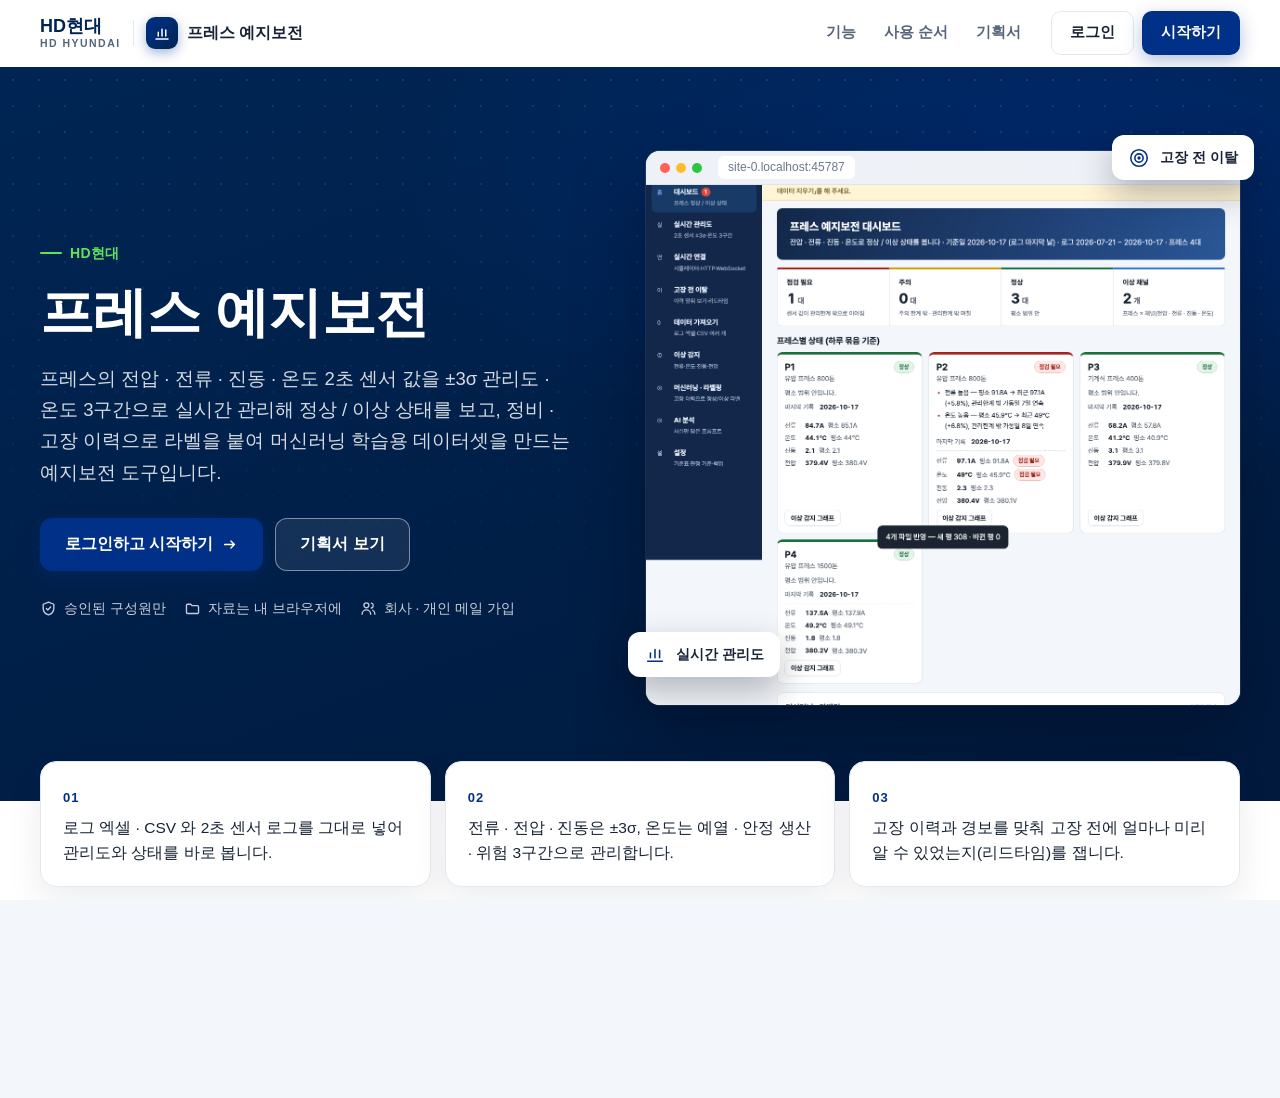
==== index.html @ 396b0ee4 "도구 화면 틀 · 사용 방법 · 내 정보 · 관리 페이지 · 판 2026-11-10.7 Co-Authored-By: Claude Opus 5.5 <noreply@anthropic." ====
<!doctype html>
<html lang="ko">
<head>
  <meta charset="utf-8">
  <meta name="viewport" content="width=device-width, initial-scale=1">
  <title>프레스 예지보전 — v2.1</title>
  <meta name="description" content="프레스의 전압·전류·진동·온도 2초 센서 로그로 실시간 ±3σ 관리도·온도 3구간 관리선, 설비 실시간 연결(시뮬레이터·HTTP·WebSocket), 고장 전 이탈 리드타임, 통계 기준 이상 감지, 정비·고장 이력으로 정상/이상 라벨링과 학습용 데이터셋을 만드는 브라우저 도구">
  <meta name="robots" content="noindex">
  <!-- 모든 css·js 에 판 질의(?v=)를 붙여, 배포 뒤 옛 파일과 새 파일이 섞여 돌지 않게 합니다(판을 올릴 때 한꺼번에 바꿈) -->
  <link rel="stylesheet" href="css/style.css?v=2026-11-10.7">
  <!-- auth-kit: 로그인 전에는 도구 화면을 감춘다(js/auth.js 가 판정 뒤 푼다) -->
  <script>document.documentElement.classList.add('auth-lock')</script>
  <link rel="stylesheet" href="css/auth.css?v=2026-11-10.7">
  <!-- /auth-kit -->
  <link rel="stylesheet" href="css/theme-hd.css?v=2026-11-10.7">
  <!-- fresh-guard v3 (2026-10-21) — 배포 직후에도 강력 새로고침 없이 새 화면을 보이게 한다.
       GitHub Pages 는 HTML 을 max-age=600 으로 준다. 브라우저도, GitHub 앞단 캐시(Fastly)도 그동안 옛 HTML 을 줄 수 있다
       (Cloudflare 는 HTML 을 캐시하지 않는다 — cf-cache-status: DYNAMIC 실측).
       여기서 하는 일: 지금 화면의 Last-Modified(document.lastModified)와 서버의 최신 값(HEAD)을 비교해,
       서버 쪽이 새로우면 「?_fg=<판>」을 붙인 주소로 한 번 옮겨 간다. 질의가 붙은 주소는 브라우저 캐시에도 Fastly 캐시에도
       없어 반드시 새 판이 온다(실측 x-cache: MISS). 붙은 _fg 는 새 화면이 뜨자마자 주소창에서 지운다. 같은 판으로 두 번 돌지 않는다.
       v2: 열 때만이 아니라 앱 안 메뉴 이동(pushState·hashchange·popstate) 때도 15초에 한 번까지 다시 잰다(열어 둔 탭).
       v3: location.reload() 대신 질의 붙은 주소로 — reload 가 Fastly 에 남은 옛 판을 다시 받아 멈추던 것(10-21 build-data 강의안).
       탭 전환·포커스로는 옮기지 않는다(입력 유실). ETag 는 Cloudflare 가 지워서 쓸 수 없다. 원본: dreamit-1000/scripts/fresh-guard/guard.html -->
  <script>(function(){try{var L=location,P='_fg',h=window.history,q=L.search;if(/[?&]_fg=/.test(q)&&h&&h.replaceState){q=q.replace(/([?&])_fg=[^&]*&?/,'$1').replace(/[?&]$/,'');h.replaceState(h.state,'',L.pathname+q+L.hash);}var d=Date.parse(document.lastModified),u=L.pathname+L.search,k='__fresh_guard',t=0;if(!d||!window.fetch||!window.sessionStorage)return;var g=function(s,v){return s+(s.indexOf('?')<0?'?':'&')+P+'='+v;};var c=function(){var n=Date.now();if(n-t<15000)return;t=n;fetch(g(u,n),{method:'HEAD',cache:'no-store'}).then(function(r){var lm=r.headers.get('last-modified'),f=lm&&Date.parse(lm);if(!f||f<=d+1000)return;if(sessionStorage.getItem(k)===lm)return;sessionStorage.setItem(k,lm);L.replace(g(L.pathname+L.search,f)+L.hash);})['catch'](function(){});};c();var p=h&&h.pushState;if(p)h.pushState=function(){var x=p.apply(this,arguments);c();return x;};addEventListener('hashchange',c);addEventListener('popstate',c);}catch(e){}})();</script>
</head>
<body>
  <a class="skip" href="#main">본문으로 건너뛰기</a>
  <div class="shell">
    <aside class="side" aria-label="주 메뉴">
      <a class="brand" href="#/dash">
        <span class="brand-mark" aria-hidden="true">PdM</span>
        <span class="brand-text">
          <span class="brand-name">프레스 예지보전</span>
          <span class="brand-sub">data10-01 · v2.1</span>
        </span>
      </a>
      <nav class="nav" id="nav"></nav>
    </aside>

    <div class="body">
      <header class="topbar">
        <a class="scope-chip" id="dataChip" href="#/import"></a>
        <span class="topbar-note" id="storeNote"></span>
      </header>
      <div id="sampleBanner" class="sample-banner" hidden></div>
      <main id="main" class="main" tabindex="-1"></main>
      <footer class="site-footer">
        파일과 데이터는 이 브라우저 안에서만 읽고 저장합니다(서버로 보내지 않음) · 실시간 연결은 넣은 주소로 받기 요청만 보냄 · 협력사 공유는 2단계 · AI 자동 보내기는 설정한 경우에만
      </footer>
    </div>
  </div>

  <div id="toast" class="toast" role="status" aria-live="polite" hidden></div>

  <!-- 로컬 파일(file://)로 열어도 돌도록 module 이 아닌 일반 스크립트로 불러옵니다 -->
  <script src="vendor/xlsx.full.min.js?v=2026-11-10.7"></script>
  <script src="js/logic.js?v=2026-11-10.7"></script>
  <script src="js/spc.js?v=2026-11-10.7"></script>
  <script src="js/pdm.js?v=2026-11-10.7"></script>
  <script src="js/sample-data.js?v=2026-11-10.7"></script>
  <script src="js/virtual-data.js?v=2026-11-10.7"></script>
  <script src="js/label.js?v=2026-11-10.7"></script>
  <script src="js/live.js?v=2026-11-10.7"></script>
  <script src="js/store.js?v=2026-11-10.7"></script>
  <script src="js/rawstore.js?v=2026-11-10.7"></script>
  <script src="js/charts.js?v=2026-11-10.7"></script>
  <script src="js/ai-endpoint.js?v=2026-11-10.7"></script>
  <script src="js/ai-panel.js?v=2026-11-10.7"></script>
  <script src="js/app.js?v=2026-11-10.7"></script>
  <!-- auth-kit: 로그인 · 사용 신청 · 승인(정본 data10-00/kit/auth) -->
  <script src="vendor/supabase.js?v=2026-11-10.7"></script>
  <script src="js/auth-config.js?v=2026-11-10.7"></script>
  <script src="js/auth.js?v=2026-11-10.7"></script>
  <!-- /auth-kit -->
</body>
</html>
---- css/style.css ----
/* 프레스·금형 예지보전 — 1단계 화면 스타일
   뼈대(짙은 남색 사이드바 + 밝은 본문)는 data09-25 에서, 대시보드(머리 띠·지표 4칸)는 data09-17 에서 가져왔습니다.
   360px 까지 반응형, 좁은 화면에서는 사이드바가 위쪽 메뉴로 바뀝니다. 그래프 색은 --series-* 변수. */
:root {
  --container-pad: 16px;
  --bg: #f3f6fa;
  --surface: #ffffff;
  --text: #16202c;
  --muted: #56616f;
  --line: #d6dde6;
  --primary: #2f73d9;
  --primary-dark: #215cb4;
  --primary-soft: #e8f0fc;
  --on-primary: #ffffff;
  --side: #13274b;
  --side-2: #183a66;
  --on-side: #e7eef8;
  --on-side-muted: #9fb2cc;
  --danger: #b3261e;
  --warn-bg: #fff4d6;
  --ok: #1b6e3a;
  --fact: #1b6e3a;
  --obs: #8a4b00;
  --radius: 10px;
  --series-1: #2a78d6;    /* 전류 · 첫 번째 종류 */
  --series-2: #d9601f;    /* 온도 */
  --series-3: #178a62;    /* 진동 */
  --series-4: #7a55c7;    /* 전압 */
  --series-5: #9aa7b8;
  --lv-ok: #1b6e3a;  --lv-ok-bg: #e5f4ea;
  --lv-warn: #7a5200; --lv-warn-bg: #fff1cc; --lv-warn-line: #d39b00;
  --lv-bad: #a3221b;  --lv-bad-bg: #fde8e6;
  --lv-none: #56616f; --lv-none-bg: #eef1f5;
  --caution-bg: #fff4d6;
  --caution: #6b4d00;
}
@media (min-width: 640px) { :root { --container-pad: 24px; } }
@media (min-width: 1024px) { :root { --container-pad: 32px; } }

*, *::before, *::after { box-sizing: border-box; }
html { -webkit-text-size-adjust: 100%; }
body {
  margin: 0;
  background: var(--bg);
  color: var(--text);
  font-family: "Pretendard", "Apple SD Gothic Neo", "Malgun Gothic", "Noto Sans KR", system-ui, sans-serif;
  font-size: 16px;
  line-height: 1.6;
  word-break: keep-all;
  overflow-wrap: break-word;
}
button, input, select, textarea { font: inherit; color: inherit; }
input[type="file"] { max-width: 100%; }
img { max-width: 100%; display: block; }
h1, h2, h3 { line-height: 1.3; margin: 0 0 .5em; }
h1 { font-size: 1.6rem; }
h2 { font-size: 1.2rem; }
h3 { font-size: 1.05rem; }
p { margin: 0 0 .75em; }
a { color: var(--primary); }
.sr { position: absolute; width: 1px; height: 1px; overflow: hidden; clip: rect(0 0 0 0); white-space: nowrap; }
.skip { position: absolute; left: -999px; }
.skip:focus { left: 8px; top: 8px; background: #fff; padding: 8px; z-index: 50; }
[hidden] { display: none !important; }

/* ── 뼈대: 사이드바 + 본문 ─────────────────── */
.shell { display: grid; grid-template-columns: 250px minmax(0, 1fr); min-height: 100vh; }
.side { background: var(--side); color: var(--on-side); padding: 20px 12px; position: sticky; top: 0; height: 100vh; overflow-y: auto; }
.brand { display: flex; align-items: center; gap: 10px; text-decoration: none; color: var(--on-side); padding: 0 8px 18px; }
.brand-mark { font-weight: 800; font-size: 1.4rem; letter-spacing: .02em; }
.brand-text { display: flex; flex-direction: column; min-width: 0; }
.brand-name { font-weight: 800; font-size: 1.05rem; }
.brand-sub { font-size: .78rem; color: var(--on-side-muted); }
.nav { display: flex; flex-direction: column; gap: 4px; }
.nav a {
  display: grid; grid-template-columns: 28px minmax(0, 1fr); gap: 2px 8px; align-items: baseline;
  padding: 10px 12px; border-radius: var(--radius); color: var(--on-side); text-decoration: none;
}
.nav a .no { font-size: .78rem; color: var(--on-side-muted); }
.nav a .t { font-weight: 700; font-size: .95rem; }
.nav a .s { grid-column: 2; font-size: .78rem; color: var(--on-side-muted); }
.nav a:hover { background: rgba(255, 255, 255, .06); }
.nav a[aria-current="page"] { background: var(--side-2); }
.nav a[aria-current="page"] .no { color: #7fb0ff; }

.body { min-width: 0; display: flex; flex-direction: column; }
.topbar {
  display: flex; flex-wrap: wrap; align-items: center; gap: 8px 16px;
  padding: 12px var(--container-pad); background: var(--surface); border-bottom: 1px solid var(--line);
  position: sticky; top: 0; z-index: 10;
}
.scope-chip {
  display: inline-flex; flex-wrap: wrap; gap: 2px 8px; align-items: center; min-width: 0; max-width: 100%;
  padding: 6px 14px; border-radius: 16px; background: var(--primary-soft); border: 1px solid #c3d6f3;
  color: #17427e; font-weight: 700; font-size: .9rem; text-decoration: none;
}
.scope-chip .dim { font-weight: 500; color: var(--muted); }
.topbar-note { margin-left: auto; font-size: .85rem; color: var(--muted); }
.sample-banner { background: var(--warn-bg); border-bottom: 1px solid #e8cf85; color: #5a4400; font-size: .92rem; padding: 8px var(--container-pad); }
.main { padding: 24px var(--container-pad) 48px; width: 100%; max-width: calc(1280px + 2 * var(--container-pad)); }
.main:focus { outline: none; }
.site-footer { margin-top: auto; border-top: 1px solid var(--line); background: var(--surface); color: var(--muted); font-size: .85rem; padding: 14px var(--container-pad); }

@media (max-width: 1023px) {
  .shell { grid-template-columns: minmax(0, 1fr); }
  .side { position: static; height: auto; padding: 12px var(--container-pad); }
  .brand { padding: 0 0 10px; }
  .nav { flex-direction: row; flex-wrap: wrap; gap: 4px; }
  .nav a { display: inline-flex; gap: 6px; padding: 6px 10px; }
  .nav a .s { display: none; }
  .topbar { position: static; }
}

/* ── 공통 부품 ─────────────────────────── */
.stage { font-size: .8rem; font-weight: 800; color: var(--primary); letter-spacing: .04em; margin-bottom: 4px; }
.page-head { display: flex; flex-wrap: wrap; align-items: flex-end; gap: 8px 16px; margin-bottom: 18px; }
.page-head .titles { margin-right: auto; min-width: 0; }
.page-head h1 { margin: 0; }
.page-head .lead { color: var(--muted); margin: 4px 0 0; }
.card { background: var(--surface); border: 1px solid var(--line); border-radius: 14px; padding: 20px; margin-bottom: 20px; min-width: 0; }
.card > h2 { font-size: 1.05rem; }
.note { color: var(--muted); font-size: .9rem; }
.grid-2 { display: grid; grid-template-columns: repeat(2, minmax(0, 1fr)); gap: 20px; }
@media (max-width: 900px) { .grid-2 { grid-template-columns: minmax(0, 1fr); } }

.btn {
  display: inline-flex; align-items: center; justify-content: center; gap: 8px;
  min-height: 44px; padding: 8px 16px; border-radius: var(--radius);
  border: 1px solid var(--line); background: var(--surface); cursor: pointer; font-weight: 700; text-decoration: none; color: var(--text);
}
.btn:hover { border-color: var(--primary); }
.btn:disabled { opacity: .5; cursor: not-allowed; }
.btn-primary { background: var(--primary); color: var(--on-primary); border-color: var(--primary); }
.btn-primary:hover { background: var(--primary-dark); }
.btn-danger { color: var(--danger); border-color: var(--danger); }
.btn-sm { min-height: 36px; padding: 4px 12px; font-size: .9rem; }
.btn-big { min-height: 52px; font-size: 1.05rem; padding: 12px 28px; }
.btn-row { display: flex; flex-wrap: wrap; gap: 8px; }

/* 선택 칸(Scope Setup) */
.seg { display: flex; flex-wrap: wrap; gap: 8px; }
.opt-grid { display: grid; grid-template-columns: repeat(auto-fill, minmax(180px, 1fr)); gap: 10px; }
.opt {
  position: relative; display: flex; gap: 10px; align-items: flex-start; padding: 10px 12px; min-height: 52px;
  border: 1px solid var(--line); border-radius: var(--radius); background: var(--surface); cursor: pointer; min-width: 0;
}
.opt input { margin-top: 4px; flex: none; width: 18px; height: 18px; accent-color: var(--primary); }
.opt .t { font-weight: 700; display: block; }
.opt .s { font-size: .8rem; color: var(--muted); display: block; }
.opt:has(input:checked) { background: var(--primary-soft); border-color: #9dbdf0; }
.opt .avail { font-size: .78rem; color: var(--muted); }
.opt .avail.zero { color: var(--obs); }
.summary { display: grid; grid-template-columns: max-content minmax(0, 1fr); gap: 6px 16px; margin: 0; }
.summary dt { color: var(--muted); font-size: .9rem; }
.summary dd { margin: 0; font-weight: 700; min-width: 0; }
.scope-id { font-family: ui-monospace, Menlo, Consolas, monospace; font-size: 1.15rem; color: #17427e; }

/* 양식 */
.form-grid { display: grid; grid-template-columns: repeat(3, minmax(0, 1fr)); gap: 14px 18px; }
.form-grid .span-all { grid-column: 1 / -1; }
@media (max-width: 1100px) { .form-grid { grid-template-columns: repeat(2, minmax(0, 1fr)); } }
@media (max-width: 560px) { .form-grid { grid-template-columns: minmax(0, 1fr); } }
.field { display: flex; flex-direction: column; gap: 4px; min-width: 0; }
.field > span { font-weight: 700; font-size: .9rem; }
.field > span .req { color: var(--danger); margin-left: 4px; }
.field input, .field select, .field textarea {
  width: 100%; min-height: 44px; padding: 8px 10px; border: 1px solid var(--line); border-radius: var(--radius); background: var(--surface);
}
.field textarea { min-height: 80px; resize: vertical; }
.field .hint { font-size: .82rem; color: var(--muted); }
.field .err { color: var(--danger); font-size: .88rem; }
.field.invalid input, .field.invalid select, .field.invalid textarea { border-color: var(--danger); }
fieldset.block { border: 1px solid var(--line); border-radius: 14px; padding: 16px 18px 18px; margin: 0 0 18px; background: var(--surface); min-width: 0; }
fieldset.block legend { font-weight: 800; padding: 0 6px; }
details.block { border: 1px solid var(--line); border-radius: 14px; padding: 8px 18px; margin: 0 0 10px; background: var(--surface); min-width: 0; }
details.block[open] { padding-bottom: 16px; }
details.block > summary { font-weight: 800; overflow-wrap: anywhere; }
.view-toggle { display: inline-flex; border: 1px solid var(--line); border-radius: 10px; overflow: hidden; }
.view-toggle button { border: 0; background: var(--surface); padding: 6px 14px; font: inherit; cursor: pointer; min-height: 36px; }
.view-toggle button[aria-pressed="true"] { background: var(--primary); color: #fff; font-weight: 700; }
table.list.pivot td.label { white-space: nowrap; }
table.list.alias td:first-child { font-weight: 700; }
.kind { display: inline-block; font-size: .75rem; font-weight: 800; padding: 1px 8px; border-radius: 999px; margin-left: 6px; vertical-align: middle; }
.kind.fact { background: #e3f3e8; color: var(--fact); }
.kind.obs { background: #fdf0dc; color: var(--obs); }
.kind.meta { background: #eef1f5; color: var(--muted); }
.submit-bar { display: flex; justify-content: flex-end; gap: 8px; flex-wrap: wrap; position: sticky; bottom: 0; background: var(--bg); padding: 12px 0; }

/* 이미지 목록(등록 화면) */
.media-list { display: grid; grid-template-columns: repeat(auto-fill, minmax(200px, 1fr)); gap: 12px; margin-top: 12px; }
.media-item { border: 1px solid var(--line); border-radius: var(--radius); padding: 8px; display: flex; flex-direction: column; gap: 6px; min-width: 0; background: #fafbfd; }
.media-item .thumb { aspect-ratio: 4 / 3; background: #e9eef4; border-radius: 6px; display: flex; align-items: center; justify-content: center; overflow: hidden; color: var(--muted); font-size: .85rem; text-align: center; padding: 6px; }
.media-item .thumb img { width: 100%; height: 100%; object-fit: contain; }
.media-item select, .media-item input { width: 100%; min-height: 38px; padding: 4px 8px; border: 1px solid var(--line); border-radius: 8px; background: #fff; }

/* 표 */
.table-wrap { overflow-x: auto; border: 1px solid var(--line); border-radius: var(--radius); background: var(--surface); }
table.list { width: 100%; border-collapse: collapse; font-size: .92rem; }
table.list th, table.list td { padding: 8px 10px; border-bottom: 1px solid var(--line); text-align: left; vertical-align: top; }
table.list th { background: #eef2f7; white-space: nowrap; }
table.list td.num, table.list th.num { text-align: right; white-space: nowrap; }
table.list td.zero { color: #a3adba; }
table.list tr.differs td { background: #fffaf0; }
table.list td.blk { color: var(--muted); font-size: .82rem; white-space: nowrap; }
.heat-1 { background: #eef4fd; } .heat-2 { background: #d9e7fb; } .heat-3 { background: #bcd4f7; }

/* 통계 타일 */
.tiles { display: grid; grid-template-columns: repeat(4, minmax(0, 1fr)); gap: 12px; margin-bottom: 20px; }
@media (max-width: 900px) { .tiles { grid-template-columns: repeat(2, minmax(0, 1fr)); } }
.tile { background: var(--surface); border: 1px solid var(--line); border-radius: 14px; padding: 14px 16px; min-width: 0; }
.tile .k { font-size: .85rem; color: var(--muted); }
.tile .v { font-size: 1.6rem; font-weight: 800; }

/* 가져오기 */
.map-grid { display: grid; grid-template-columns: repeat(auto-fill, minmax(260px, 1fr)); gap: 10px 16px; }
.map-row { display: flex; flex-direction: column; gap: 4px; min-width: 0; border: 1px solid var(--line); border-radius: 10px; padding: 8px 10px; background: #fafbfd; }
.map-row .col { font-weight: 800; }
.map-row .ex { font-size: .8rem; color: var(--muted); overflow: hidden; text-overflow: ellipsis; white-space: nowrap; }
.map-row select { min-height: 38px; border: 1px solid var(--line); border-radius: 8px; padding: 4px 8px; background: #fff; width: 100%; }

.alert { padding: 10px 14px; border-radius: var(--radius); margin: 10px 0; }
.alert.warn { background: #fdecea; color: #7a1c14; }
.alert.info { background: #eaf1fa; color: #123a66; }
.empty { text-align: center; padding: 40px 16px; color: var(--muted); }

/* 대화상자·알림 */
.dialog { border: none; border-radius: 12px; padding: 0; width: min(640px, calc(100vw - 32px)); max-height: calc(100vh - 32px); }
.dialog::backdrop { background: rgba(0, 0, 0, .45); }
.dialog-body { padding: 20px; }
.dialog-actions { display: flex; justify-content: flex-end; gap: 8px; margin-top: 16px; flex-wrap: wrap; }
.toast { position: fixed; left: 50%; bottom: 24px; transform: translateX(-50%); background: #1b2430; color: #fff; padding: 12px 18px; border-radius: var(--radius); z-index: 100; max-width: calc(100vw - 32px); }
.toast.error { background: var(--danger); }


/* ── data09-25 추가 ─────────────────────── */
.filters { display: grid; grid-template-columns: repeat(auto-fit, minmax(min(100%, 200px), 1fr)); gap: 12px 16px; align-items: end; }
.filters .span-all { grid-column: 1 / -1; margin: 0; }
h2.sec { font-size: 1.15rem; margin: 4px 0 12px; }
.tile .v { font-size: 1.35rem; }
.map-row.missing { border-color: var(--danger); background: #fdf3f2; }
.map-row .req { color: var(--danger); font-size: .78rem; }
details > summary { cursor: pointer; font-weight: 700; padding: 6px 0; min-height: 32px; }
details.warn-list ul { max-height: 240px; overflow: auto; font-size: .88rem; }
details.card.rules > summary { font-weight: 700; }
.charts { display: grid; grid-template-columns: repeat(2, minmax(0, 1fr)); gap: 16px; margin-bottom: 16px; }
@media (max-width: 900px) { .charts { grid-template-columns: minmax(0, 1fr); } }
.fig { margin: 0; border: 1px solid var(--line); border-radius: var(--radius); padding: 10px 12px; min-width: 0; background: var(--surface); }
.fig figcaption { font-weight: 800; font-size: .92rem; }
svg.chart { width: 100%; height: auto; display: block; }
svg.chart .grid { stroke: #e6eaf0; stroke-width: 1; }
svg.chart .axis { stroke: #b9c2ce; stroke-width: 1; }
svg.chart .tick { fill: var(--muted); font-size: 12px; }
svg.chart .ln { fill: none; stroke-width: 2; stroke-linejoin: round; }
svg.chart .dot { stroke: var(--surface); stroke-width: 2; }
.legend { display: flex; flex-wrap: wrap; gap: 4px 14px; font-size: .82rem; color: var(--muted); min-height: 4px; }
.legend .lg { display: inline-flex; align-items: center; gap: 6px; }
.legend i { width: 12px; height: 12px; border-radius: 3px; display: inline-block; }
table.list tr.sum td { background: #eef2f7; font-weight: 700; }
table.list tr.total td { background: #dfe7f2; }
table.list td.indent { padding-left: 22px; }
table.list.weekly td:last-child { min-width: 220px; }
table.list.items input[type="text"], table.list.items input:not([type]) { width: 100%; min-height: 36px; padding: 4px 6px; border: 1px solid var(--line); border-radius: 8px; }
table.list tr.excluded td { color: #8b95a3; }
.an-list { display: grid; gap: 10px; }
.an { border: 1px solid var(--line); border-left-width: 5px; border-radius: var(--radius); padding: 10px 14px; min-width: 0; }
.an.lv-bad { border-left-color: var(--danger); }
.an.lv-warn { border-left-color: #c98500; }
.an-top { display: flex; flex-wrap: wrap; align-items: center; gap: 4px 8px; }
.an-ev { margin: 6px 0 4px; font-weight: 600; }
.an .note { margin: 2px 0; }
.tag.caution { background: var(--caution-bg); color: var(--caution); }
.drop { display: flex; flex-wrap: wrap; align-items: center; gap: 10px 16px; padding: 22px; border: 2px dashed var(--line); border-radius: 14px; background: #fafbfd; margin-bottom: 12px; }
.drop.over { border-color: var(--primary); background: var(--primary-soft); }
.btn { position: relative; }
.btn input[type="file"] { position: absolute; width: 1px; height: 1px; overflow: hidden; clip: rect(0 0 0 0); }
.steps { margin: 8px 0 12px; padding-left: 22px; }
.mono { font-family: ui-monospace, Menlo, Consolas, monospace; font-size: .85rem; }
textarea { width: 100%; min-height: 120px; padding: 8px 10px; border: 1px solid var(--line); border-radius: var(--radius); background: var(--surface); resize: vertical; }
.paper { padding: 28px; }
.rp h1 { font-size: 1.4rem; }
.rp h2 { font-size: 1.1rem; margin-top: 18px; }
.rp .pre { white-space: pre-line; background: #fafbfd; border: 1px solid var(--line); border-radius: var(--radius); padding: 12px 14px; }
.ai-send { display: inline-flex; align-items: center; flex-wrap: wrap; gap: 4px; }
@media (max-width: 700px) { .paper { padding: 16px; } }

@media print {
  .side, .topbar, .site-footer, .sample-banner, .no-print, .toast, .filters { display: none !important; }
  .shell { display: block; }
  body { background: #fff; font-size: 10.5pt; }
  .main { padding: 0; max-width: none; }
  .card { border: none; padding: 0; }
  .table-wrap { overflow: visible; border: none; }
  table.list th, table.list td { padding: 3px 5px; }
}
.mask-box { border: 1px solid var(--line); border-radius: 12px; padding: 10px 14px; margin: 0 0 12px; background: #fafbfd; }
.mask-box .opt { margin: 0; }


/* ── data10-01 추가 ─────────────────────── */
.nav a .t { display: inline-flex; align-items: center; gap: 6px; }
.nav-badge { display: inline-block; min-width: 20px; padding: 0 6px; border-radius: 999px; background: #e0463c; color: #fff; font-size: .75rem; line-height: 20px; text-align: center; }

/* 상태 표시 — 색만으로 구분하지 않도록 늘 글자를 함께 */
.pill { display: inline-block; padding: 2px 10px; border-radius: 999px; font-size: .78rem; font-weight: 800; white-space: nowrap; border: 1px solid transparent; }
.pill.lv-ok { background: var(--lv-ok-bg); color: var(--lv-ok); border-color: #b5dcc3; }
.pill.lv-warn { background: var(--lv-warn-bg); color: var(--lv-warn); border-color: #ecd27c; }
.pill.lv-bad { background: var(--lv-bad-bg); color: var(--lv-bad); border-color: #f2b8b2; }
.pill.lv-none, .pill.lv-nobase, .pill.lv-nodata { background: var(--lv-none-bg); color: var(--lv-none); border-color: var(--line); }

/* 머리 띠 · 지표 4칸 (data09-17) */
body[data-route="dash"] .main { padding-top: 16px; }
.hero { border-radius: 12px; margin-bottom: 16px; color: #fff; background: linear-gradient(115deg, #122849 0%, #1f3f73 55%, #2a5796 100%); padding: 24px 28px; }
.hero h1 { color: #fff; font-size: 1.5rem; margin: 0 0 6px; }
.hero p { margin: 0; color: #e3ebf7; }
@media (max-width: 560px) { .hero { padding: 18px; } .hero h1 { font-size: 1.25rem; } }
.dkpis { display: grid; grid-template-columns: repeat(4, minmax(0, 1fr)); background: var(--surface); border: 1px solid var(--line); border-radius: 10px; margin-bottom: 20px; }
.dk { display: flex; gap: 14px; padding: 16px 20px; min-width: 0; border-top: 4px solid transparent; }
.dk + .dk { border-left: 1px solid var(--line); }
.dk.lv-bad { border-top-color: var(--lv-bad); } .dk.lv-warn { border-top-color: var(--lv-warn-line); } .dk.lv-ok { border-top-color: var(--lv-ok); } .dk.lv-info { border-top-color: var(--primary); }
.dk-body { min-width: 0; }
.dk-t { font-weight: 700; font-size: .95rem; }
.dk-v { font-size: 1.9rem; font-weight: 800; line-height: 1.2; font-variant-numeric: tabular-nums; margin: 4px 0; }
.dk-v small { font-size: 1rem; font-weight: 600; margin-left: 4px; color: var(--muted); }
.dk-note { color: var(--muted); font-size: .8rem; }
@media (max-width: 1199px) {
  .dkpis { grid-template-columns: repeat(2, minmax(0, 1fr)); }
  .dk:nth-child(3) { border-left: none; }
  .dk:nth-child(n+3) { border-top-width: 4px; box-shadow: inset 0 1px 0 var(--line); }
}
@media (max-width: 340px) { .dkpis { grid-template-columns: minmax(0, 1fr); } .dk + .dk { border-left: none; } .dk { padding: 12px 16px; } }

/* 프레스 상태 카드 */
.press-grid { display: grid; grid-template-columns: repeat(auto-fill, minmax(min(100%, 280px), 1fr)); gap: 14px; margin-bottom: 20px; }
.pcard { background: var(--surface); border: 1px solid var(--line); border-top: 5px solid var(--lv-none); border-radius: 12px; padding: 14px 16px; min-width: 0; display: flex; flex-direction: column; gap: 8px; }
.pcard.lv-ok { border-top-color: var(--lv-ok); } .pcard.lv-warn { border-top-color: var(--lv-warn-line); } .pcard.lv-bad { border-top-color: var(--lv-bad); }
.pcard-top { display: flex; justify-content: space-between; align-items: flex-start; gap: 8px; }
.pcard h3 { margin: 0; font-size: 1.25rem; }
.pcard .note { margin: 0; }
.reasons { margin: 0; padding-left: 18px; font-size: .88rem; }
.reasons li { margin-bottom: 4px; }
.reasons li.lv-bad::marker { color: var(--lv-bad); }
.reasons li.lv-warn::marker { color: var(--lv-warn-line); }
.pstats { display: grid; grid-template-columns: max-content minmax(0, 1fr); gap: 2px 12px; margin: 0; font-size: .86rem; }
.pstats dt { color: var(--muted); }
.pstats dd { margin: 0; font-weight: 700; font-variant-numeric: tabular-nums; }
.sens { list-style: none; margin: 0; padding: 8px 0 0; border-top: 1px dashed var(--line); display: grid; gap: 4px; font-size: .86rem; }
.sens li { display: flex; flex-wrap: wrap; align-items: center; gap: 2px 8px; }
.sens .k { color: var(--muted); min-width: 2.6em; }
.sens .v { font-weight: 800; font-variant-numeric: tabular-nums; }
.pcard .btn-row { margin-top: auto; }

/* 대시보드 아래 칸 */
.dp { background: var(--surface); border: 1px solid var(--line); border-radius: 12px; padding: 16px 18px; min-width: 0; margin-bottom: 20px; }
.dp-head { display: flex; align-items: center; gap: 8px; margin-bottom: 6px; }
.dp-head h2 { font-size: 1.08rem; margin: 0 auto 0 0; }
.dp-more { font-size: .85rem; font-weight: 600; text-decoration: none; white-space: nowrap; min-height: 32px; display: inline-flex; align-items: center; }
.dp-sub { color: var(--muted); font-size: .84rem; margin: 0 0 10px; }
.lifelist { list-style: none; margin: 0; padding: 0; display: grid; gap: 12px; }
.life-top { display: flex; flex-wrap: wrap; align-items: center; gap: 4px 8px; margin-bottom: 4px; }
.life-pct { margin-left: auto; font-weight: 800; font-variant-numeric: tabular-nums; }
.life { position: relative; height: 12px; border-radius: 6px; background: #e6ebf1; overflow: visible; min-width: 60px; }
.life-fill { height: 100%; border-radius: 6px; background: var(--lv-ok); }
.life-fill.lv-warn { background: var(--lv-warn-line); } .life-fill.lv-bad { background: var(--lv-bad); } .life-fill.lv-none { background: #b8c2ce; }
.life-mark { position: absolute; top: -3px; bottom: -3px; width: 2px; background: #3a4656; }
.cellbar { display: grid; grid-template-columns: minmax(70px, 1fr) auto; gap: 8px; align-items: center; min-width: 140px; }
.cellbar span { font-variant-numeric: tabular-nums; white-space: nowrap; }
table.list tr.row-bad td { background: #fff6f5; }
table.list tr.row-warn td { background: #fffbef; }
table.list.dash-table { font-size: .88rem; }
table.list.items input { width: 100%; min-width: 7em; min-height: 36px; padding: 4px 6px; border: 1px solid var(--line); border-radius: 8px; background: #fff; }
table.list.items input[type="date"] { min-width: 9.5em; }
.inline-act { display: inline-flex; flex-wrap: wrap; gap: 4px; align-items: center; }
.inline-act input { min-height: 36px; border: 1px solid var(--line); border-radius: 8px; padding: 2px 6px; background: #fff; }
.linkbtn { border: 0; background: none; color: var(--primary); font-weight: 800; cursor: pointer; padding: 6px 4px; min-height: 36px; text-decoration: underline; }
table.list.matrix td { vertical-align: middle; }

/* 이상 감지 카드 · 관리도 */
.card.an { border-left-width: 5px; padding: 16px 18px; }
.card.an.lv-bad { border-left-color: var(--lv-bad); }
.card.an.lv-warn { border-left-color: var(--lv-warn-line); }
.card.an.lv-ok { border-left-color: var(--lv-ok); }
.card.an .fig { margin-top: 8px; }
svg.chart .recent-zone { fill: #eef3fb; }
svg.chart .center { stroke: #6b7684; stroke-width: 1.5; }
svg.chart .lim { stroke: var(--lv-bad); stroke-width: 1.5; stroke-dasharray: 6 4; }
svg.chart .lim-warn { stroke: var(--lv-warn-line); stroke-width: 1.2; stroke-dasharray: 2 4; }
svg.chart .dot-bad { fill: var(--lv-bad); }
svg.chart .dot-warn { fill: var(--lv-warn-line); }
svg.chart .bar { opacity: .95; }
.legend .sw-center { background: #6b7684; height: 3px; }
.legend .sw-lim { background: repeating-linear-gradient(90deg, var(--lv-bad) 0 6px, transparent 6px 9px); height: 3px; }
.legend .sw-warn { background: repeating-linear-gradient(90deg, var(--lv-warn-line) 0 2px, transparent 2px 5px); height: 3px; }
.legend .sw-zone { background: #eef3fb; border: 1px solid #c9d6ea; }

/* ── 2차: 실시간 관리도(2초 센서 로그) ── */
.seg-sm { gap: 6px; }
.seg-sm .btn.on, .seg-sm .btn[aria-pressed="true"] { background: var(--primary); border-color: var(--primary); color: var(--on-primary); font-weight: 700; }
.spc-controls .field { margin-top: 12px; }
.spc-controls .btn-row input[type="datetime-local"] { min-width: 0; max-width: 100%; }
.progress { font-weight: 700; color: var(--primary-dark); }
.lastcards { display: grid; grid-template-columns: repeat(4, minmax(0, 1fr)); gap: 12px; margin-bottom: 16px; }
.lastcard { background: var(--surface); border: 1px solid var(--line); border-top: 4px solid var(--lv-none); border-radius: 12px; padding: 12px 14px; min-width: 0; }
.lastcard.lv-ok { border-top-color: var(--lv-ok); } .lastcard.lv-warn { border-top-color: var(--lv-warn-line); } .lastcard.lv-bad { border-top-color: var(--lv-bad); }
.lastcard .lc-top { display: flex; flex-wrap: wrap; justify-content: space-between; align-items: center; gap: 4px 8px; }
.lastcard .k { font-weight: 800; }
.lastcard .v { font-size: 1.5rem; font-weight: 800; font-variant-numeric: tabular-nums; }
.lastcard .v small { font-size: .85rem; color: var(--muted); font-weight: 600; }
.lastcard .note { font-size: .82rem; margin: 0; }
.spc-charts { display: grid; grid-template-columns: repeat(2, minmax(0, 1fr)); gap: 16px; margin-bottom: 16px; }
.spc-charts .fig .note { font-size: .82rem; margin: 4px 0 0; }
svg.chart .base-zone { fill: #eef3fb; }
svg.chart .spc-ln { stroke-width: 1.2; }
svg.chart .spc-band { stroke-width: 1; opacity: .28; fill: none; }
svg.chart .viol { stroke: var(--surface); stroke-width: 1; }
svg.chart .lim-label { font-size: 11px; }
svg.chart .lim-label.bad { fill: var(--lv-bad); font-weight: 700; }
.legend .sw-bad { background: var(--lv-bad); border-radius: 50%; }
#spcRules .opt-grid { grid-template-columns: repeat(auto-fill, minmax(min(100%, 200px), 1fr)); }
#spcRules .opt { min-width: 0; }
.field .opt input[type="checkbox"] { width: 18px; height: 18px; flex: none; padding: 0; }
ul.explain { padding-left: 1.2em; }
ul.explain li { margin-bottom: 4px; }
h2.sec .dp-more { font-size: .85rem; font-weight: 600; margin-left: 10px; }
@media (max-width: 1100px) { .spc-charts { grid-template-columns: minmax(0, 1fr); } }
@media (max-width: 900px) { .lastcards { grid-template-columns: repeat(2, minmax(0, 1fr)); } }
@media (max-width: 420px) { .lastcards { grid-template-columns: minmax(0, 1fr); } }

/* 표가 넓은 화면에서 숫자 칸이 줄바꿈되지 않게, 좁은 화면은 표 안쪽 가로 스크롤 */
table.list.dies td { white-space: nowrap; }
@media (max-width: 640px) {
  .page-head h1 { font-size: 1.3rem; }
  .card { padding: 16px; }
  .tile .v { font-size: 1.15rem; }
}
@media print {
  .rp { padding: 0; }
  .rp .fig { break-inside: avoid; }
  table.list tr.row-bad td, table.list tr.row-warn td { background: none; }
}
/* 이름 칸(P1·M-01 …)은 「M-」에서 끊기지 않게 */
table.list td:first-child, table.list th:first-child { white-space: nowrap; }

/* ── 3차: 온도 3구간 · 이력 맞춰 보기 · 실시간 연결 ── */
svg.chart .zone-warm { fill: #e9f1fb; }
svg.chart .zone-stable { fill: #e8f5ec; }
svg.chart .zone-danger { fill: #fdeceb; }
svg.chart .zone-label { font-size: 11px; fill: #56616f; font-weight: 700; }
svg.chart .zone-line { stroke: #5b8fd6; stroke-width: 1.3; stroke-dasharray: 4 3; }
svg.chart .mark { stroke-width: 1.5; stroke-dasharray: 3 3; }
svg.chart .mark-fail { stroke: var(--lv-bad); stroke-width: 2; stroke-dasharray: none; }
svg.chart .mark-maint { stroke: #2f73d9; }
svg.chart .mark-die { stroke: #6b7684; }
svg.chart .mark-label { font-size: 10.5px; fill: #3d4753; }
.legend .sw-zwarm { background: #e9f1fb; border: 1px solid #b9cfee; }
.legend .sw-zstable { background: #e8f5ec; border: 1px solid #b5dcc3; }
.legend .sw-zdanger { background: #fdeceb; border: 1px solid #f2b8b2; }
.legend .sw-mark { background: var(--lv-bad); width: 3px; }
svg.chart.timeline { min-width: 0; }
svg.chart .tl-gap { stroke: #c4ccd6; stroke-width: 1; stroke-dasharray: 2 3; }
svg.chart .tl-window { fill: #fde8e6; opacity: .7; }
svg.chart .tl-item.tl-pre { fill: var(--lv-bad); }
svg.chart .tl-item.tl-false { fill: #d98a00; }
svg.chart .tl-item.tl-during { fill: #9aa7b8; }
svg.chart .tl-evline { stroke-width: 1; stroke-dasharray: 2 3; }
svg.chart .tl-fail { fill: var(--lv-bad); stroke: var(--lv-bad); }
svg.chart .tl-maint { fill: #2f73d9; stroke: #2f73d9; }
svg.chart .tl-die { fill: #56616f; stroke: #56616f; }
.lead-fail h2 { display: flex; flex-wrap: wrap; align-items: center; gap: 6px 10px; }
.pill.tiny { font-size: .7rem; padding: 0 6px; margin-left: 6px; }
.live-status { display: grid; grid-template-columns: repeat(3, minmax(0, 1fr)); gap: 10px 16px; }
.live-status .ls-item { display: flex; flex-direction: column; gap: 2px; min-width: 0; }
.live-status .k { font-size: .82rem; color: var(--muted); font-weight: 700; }
.live-status .v { font-weight: 800; font-variant-numeric: tabular-nums; }
.live-status .note { font-size: .8rem; margin: 0; }
.live-status .pill { align-self: flex-start; }
.live-pick-row { display: flex; flex-wrap: wrap; gap: 8px 24px; }
.live-pick-row .field { margin: 0; }
ul.alarm-list { list-style: none; padding: 0; margin: 0; max-height: 280px; overflow-y: auto; }
ul.alarm-list li { padding: 6px 10px; border-left: 4px solid var(--lv-bad); background: #fff6f5; margin-bottom: 6px; border-radius: 6px; font-size: .92rem; }
code { font-family: ui-monospace, SFMono-Regular, Menlo, Consolas, monospace; font-size: .86em; background: #eef1f5; padding: 1px 5px; border-radius: 4px; word-break: break-all; }
@media (max-width: 900px) { .live-status { grid-template-columns: repeat(2, minmax(0, 1fr)); } }
@media (max-width: 480px) { .live-status { grid-template-columns: minmax(0, 1fr); } }
/* v2.1 — 머신러닝 · 라벨링 */
svg.chart .lband { stroke: none; }
svg.chart .lband-abnormal { fill: #f6c9c4; opacity: .55; }
svg.chart .lband-exclude { fill: #c9d1dc; opacity: .6; }
svg.chart .lband-normal.lband-manual { fill: #cfe9d8; opacity: .55; }
svg.chart .lband-manual { stroke: #3d4753; stroke-width: 1; stroke-dasharray: 3 2; }
.legend .sw-labn { background: #f6c9c4; border: 1px solid #e59a91; }
.legend .sw-lexc { background: #c9d1dc; border: 1px solid #9aa7b8; }
.legend .sw-lman { background: transparent; border: 1px dashed #3d4753; }
.pill.lab-0 { background: #e8f5ec; color: var(--ok); border-color: #b5dcc3; }
.pill.lab-1 { background: #fdeceb; color: var(--danger); border-color: #f2b8b2; }
.pill.lab-2 { background: #eef1f5; color: var(--muted); border-color: #c9d1dc; }
.pill.src-manual { background: #fff; color: #3d4753; border: 1px dashed #3d4753; }
.cm-table { border-collapse: collapse; font-variant-numeric: tabular-nums; }
.cm-table th, .cm-table td { border: 1px solid var(--line); padding: 8px 12px; text-align: center; }
.cm-table td.hit { background: #e8f5ec; font-weight: 800; }
.cm-table td.miss { background: #fdeceb; font-weight: 800; }
.ml-form { display: grid; grid-template-columns: repeat(4, minmax(0, 1fr)); gap: 10px 14px; }
.ml-form .span-2 { grid-column: span 2; }
@media (max-width: 1100px) { .ml-form { grid-template-columns: repeat(2, minmax(0, 1fr)); } }
@media (max-width: 560px) { .ml-form { grid-template-columns: minmax(0, 1fr); } .ml-form .span-2 { grid-column: auto; } }
---- css/auth.css ----
/* data10 로그인 키트 — 정본: data10-00/kit/auth/css/auth.css (사본을 직접 고치지 말 것)
   로그인 전 대문 · 사용 신청 · 승인 대기 · 구성원 관리 창. 클래스는 모두 ag- / auth- 로 시작해 도구 화면과 섞이지 않는다. */
:root {
  --ag-ink: #172334; --ag-sub: #55657a; --ag-line: #d6dee8; --ag-bg: #f3f6f9;
  --ag-navy: #13274b; --ag-navy-2: #0c1b36; --ag-brand: #1f5fa8; --ag-brand-d: #174a84;
  --ag-ok: #1b6e3a; --ag-ok-bg: #e5f3ea; --ag-err: #b3261e; --ag-err-bg: #fdecea; --ag-warn: #7a5200; --ag-warn-bg: #fff4d6;
  --ag-accent: #a9c2e2;
  --ag-pad: 20px;
}
@media (min-width: 640px) { :root { --ag-pad: 28px; } }
@media (min-width: 1024px) { :root { --ag-pad: 40px; } }

/* 로그인 전에는 도구 화면을 감춘다(자리는 그대로 — 그래프 폭 계산이 흔들리지 않게 visibility) */
html.auth-lock body > *:not(#authGate) { visibility: hidden; }
html.auth-lock body { overflow: hidden; }

.ag {
  position: fixed; inset: 0; z-index: 2000; overflow-y: auto; -webkit-overflow-scrolling: touch;
  background: var(--ag-bg); color: var(--ag-ink);
  font: 16px/1.65 Pretendard, 'Apple SD Gothic Neo', 'Malgun Gothic', 'Noto Sans KR', sans-serif;
  word-break: keep-all; overflow-wrap: break-word;
}
.ag[hidden] { display: none; }
.ag *, .ag *::before, .ag *::after, .ag-modal * { box-sizing: border-box; }

.ag-wrap {
  max-width: calc(1180px + 2 * var(--ag-pad)); margin: 0 auto; padding: 0 var(--ag-pad);
  display: grid; grid-template-columns: minmax(0, 1fr); gap: 0;
}
.ag-hero {
  background: linear-gradient(160deg, var(--ag-navy) 0%, var(--ag-navy-2) 100%); color: #fff;
  margin: 0 calc(-1 * var(--ag-pad)); padding: 36px var(--ag-pad) 32px;
}
.ag-side { padding: 24px 0 8px; }
@media (min-width: 960px) {
  .ag { background: linear-gradient(90deg, var(--ag-navy-2) 0, var(--ag-navy-2) 50%, var(--ag-bg) 50%); }
  .ag-wrap { grid-template-columns: minmax(0, 1fr) minmax(0, 1fr); min-height: calc(100vh - 48px); align-items: center; }
  .ag-hero { margin: 0; padding: 56px 48px 56px 0; background: none; min-height: 100%; display: flex; flex-direction: column; justify-content: center; }
  .ag-side { padding: 56px 0 56px 48px; }
}
.ag-eyebrow { margin: 0 0 10px; font-size: 13.5px; letter-spacing: .02em; color: var(--ag-accent); }
.ag-hero h1 { margin: 0 0 14px; font-size: clamp(26px, 3.6vw, 38px); line-height: 1.3; color: #fff; font-weight: 800; }
.ag-lead { margin: 0 0 24px; color: #d7e3f2; font-size: 16.5px; max-width: 640px; }
.ag-feats { list-style: none; margin: 0 0 24px; padding: 0; display: grid; grid-template-columns: minmax(0, 1fr); gap: 10px; }
@media (min-width: 640px) { .ag-feats { grid-template-columns: repeat(2, minmax(0, 1fr)); } }
.ag-feats li { border: 1px solid rgba(255, 255, 255, .14); border-radius: 12px; padding: 14px 16px; background: rgba(255, 255, 255, .05); }
.ag-feats b { display: block; color: #fff; font-size: 15.5px; margin-bottom: 4px; }
.ag-feats span { display: block; color: #c4d3e6; font-size: 14px; line-height: 1.55; }
.ag-flow-t { margin: 0 0 8px; font-size: 13.5px; color: #a9c2e2; }
.ag-flow ol { list-style: none; margin: 0; padding: 0; display: flex; flex-wrap: wrap; gap: 8px; }
.ag-flow li { display: inline-flex; align-items: center; gap: 8px; padding: 6px 12px 6px 6px; border-radius: 999px; background: rgba(255, 255, 255, .08); color: #e6eef8; font-size: 14px; }
.ag-n { display: inline-grid; place-items: center; width: 24px; height: 24px; border-radius: 50%; background: #fff; color: var(--ag-navy); font-weight: 700; font-size: 13px; }

.ag-card { background: #fff; border: 1px solid var(--ag-line); border-radius: 16px; padding: 26px 24px; box-shadow: 0 10px 30px rgba(15, 30, 55, .08); max-width: 460px; margin: 0 auto; }
.ag-card h2 { margin: 6px 0 8px; font-size: 21px; color: var(--ag-ink); }
.ag-card p { margin: 0 0 12px; }
.ag-sub { color: var(--ag-sub); font-size: 14.5px; }
.ag-tabs { display: flex; gap: 4px; padding: 4px; background: #eef2f6; border-radius: 10px; margin: 0 0 18px; }
.ag-tabs button { flex: 1; border: 0; background: transparent; padding: 9px 10px; border-radius: 8px; font: inherit; font-weight: 600; color: var(--ag-sub); cursor: pointer; }
.ag-tabs button[aria-selected="true"] { background: #fff; color: var(--ag-ink); box-shadow: 0 1px 3px rgba(0, 0, 0, .1); }
.ag-form { display: grid; gap: 12px; }
.ag-form label { display: grid; gap: 5px; font-size: 14px; font-weight: 600; color: var(--ag-ink); }
.ag-form small { font-weight: 400; color: var(--ag-sub); }
.ag-form input { font: inherit; font-size: 16px; font-weight: 400; padding: 10px 12px; border: 1px solid var(--ag-line); border-radius: 9px; background: #fff; color: var(--ag-ink); width: 100%; }
.ag-form input::placeholder { color: #8a97a8; font-weight: 400; }
.ag-form input:focus { outline: 2px solid var(--ag-brand); outline-offset: 1px; border-color: var(--ag-brand); }
.ag-btn { font: inherit; font-weight: 700; display: inline-flex; align-items: center; justify-content: center; gap: 6px; min-height: 44px; padding: 8px 16px;
  border-radius: 10px; border: 1px solid var(--ag-line); background: #fff; color: var(--ag-ink); cursor: pointer; width: 100%; }
.ag-btn:hover { border-color: var(--ag-brand); }
.ag-btn:disabled { opacity: .6; cursor: progress; }
.ag-primary { background: var(--ag-brand); border-color: var(--ag-brand); color: #fff; }
.ag-primary:hover { background: var(--ag-brand-d); }
.ag-kakao { background: #fee500; border-color: #fee500; color: #191600; }
.ag-or { display: flex; align-items: center; gap: 10px; color: var(--ag-sub); font-size: 13px; margin: 14px 0; }
.ag-or::before, .ag-or::after { content: ''; flex: 1; height: 1px; background: var(--ag-line); }
.ag-hint { margin: 14px 0 0 !important; color: var(--ag-sub); font-size: 13.5px; }
.ag-msg { margin: 12px 0 0 !important; font-size: 14px; min-height: 1em; color: var(--ag-sub); }
.ag-msg:empty { display: none; }
.ag-msg.is-err { color: var(--ag-err); background: var(--ag-err-bg); padding: 8px 12px; border-radius: 8px; }
.ag-msg.is-ok { color: var(--ag-ok); background: var(--ag-ok-bg); padding: 8px 12px; border-radius: 8px; }
.ag-link { border: 0; background: none; color: var(--ag-sub); text-decoration: underline; font: inherit; font-size: 14px; cursor: pointer; margin-top: 14px; padding: 6px 0; }
.ag-badge { display: inline-block; padding: 3px 10px; border-radius: 999px; background: var(--ag-warn-bg); color: var(--ag-warn); font-size: 13px; font-weight: 700; }
.ag-badge.is-off { background: var(--ag-err-bg); color: var(--ag-err); }
.ag-claim { margin-top: 16px; padding: 14px; border: 1px dashed var(--ag-line); border-radius: 10px; font-size: 14px; color: var(--ag-sub); }
.ag-foot { text-align: center; color: var(--ag-sub); font-size: 13px; margin: 0; padding: 14px var(--ag-pad) 22px; }
@media (min-width: 960px) { .ag-foot { color: #8fa3bd; text-align: left; max-width: calc(1180px + 2 * var(--ag-pad)); margin: 0 auto; } }

/* 상단 바 계정 칩 */
.auth-chip { display: flex; align-items: center; gap: 6px; margin-left: auto; flex-wrap: nowrap; font-size: 13.5px; }
.auth-chip.is-float { position: fixed; top: 10px; right: 10px; z-index: 1500; background: #fff; border: 1px solid var(--ag-line); border-radius: 999px; padding: 4px 6px 4px 12px; }
.auth-chip-name { max-width: 9em; overflow: hidden; text-overflow: ellipsis; white-space: nowrap; font-weight: 600; }
.auth-chip-btn { font: inherit; font-size: 13px; border: 1px solid var(--ag-line); background: #fff; color: var(--ag-ink); border-radius: 8px; padding: 5px 10px; cursor: pointer; white-space: nowrap; display: inline-flex; align-items: center; gap: 4px; }
.auth-chip-btn:hover { border-color: var(--ag-brand); color: var(--ag-brand); }
.auth-chip-n { display: inline-grid; place-items: center; min-width: 18px; height: 18px; padding: 0 5px; border-radius: 9px; background: var(--ag-err); color: #fff; font-size: 11.5px; font-weight: 700; }
.auth-chip-n[hidden] { display: none; }
@media (max-width: 639px) { .auth-chip-name { display: none; } }

/* 구성원 관리 창 */
.ag-modal { position: fixed; inset: 0; z-index: 2100; background: rgba(10, 20, 35, .5); display: flex; align-items: flex-start; justify-content: center; padding: 24px 12px; overflow-y: auto;
  font: 15px/1.6 Pretendard, 'Apple SD Gothic Neo', 'Malgun Gothic', sans-serif; color: var(--ag-ink); word-break: keep-all; overflow-wrap: break-word; }
.ag-modal[hidden] { display: none; }
.ag-panel { background: #fff; border-radius: 14px; width: 100%; max-width: 980px; padding: 20px 22px 24px; }
.ag-panel-h { display: flex; align-items: center; justify-content: space-between; gap: 12px; }
.ag-panel-h h2 { margin: 0; font-size: 20px; }
.ag-x { border: 0; background: none; font-size: 26px; line-height: 1; cursor: pointer; color: var(--ag-sub); padding: 4px 8px; }
.ag-panel .ag-tabs { max-width: 320px; margin: 12px 0; }
.ag-tablewrap { overflow-x: auto; }
.ag-table { width: 100%; border-collapse: collapse; font-size: 14.5px; }
.ag-table th, .ag-table td { text-align: left; vertical-align: top; padding: 10px 8px; border-bottom: 1px solid var(--ag-line); }
.ag-table th { background: #f1f4f8; font-size: 13.5px; white-space: nowrap; }
.ag-table small { color: var(--ag-sub); }
.ag-acts { display: flex; flex-wrap: wrap; gap: 6px; min-width: 150px; }
.ag-btn.ag-sm { width: auto; min-height: 34px; padding: 4px 10px; font-size: 13.5px; }
.ag-st { display: inline-block; padding: 1px 8px; border-radius: 999px; font-size: 12.5px; font-weight: 700; background: #eef2f6; color: var(--ag-sub); }
.ag-st.is-pending { background: var(--ag-warn-bg); color: var(--ag-warn); }
.ag-st.is-active { background: var(--ag-ok-bg); color: var(--ag-ok); }
.ag-st.is-disabled { background: var(--ag-err-bg); color: var(--ag-err); }
.ag-st.is-admin { background: #e6eef9; color: var(--ag-brand-d); }
/* 밝은 테마(plan.json landing.theme = "light") — 바탕은 --ag-bg, 글자는 --ag-ink, 강조는 --ag-accent */
.ag-light, .ag-light .ag-hero { background: var(--ag-bg); }
@media (min-width: 960px) { .ag.ag-light { background: var(--ag-bg); } }
.ag-light .ag-hero { color: var(--ag-ink); }
.ag-light .ag-hero h1 { color: var(--ag-navy); font-size: clamp(30px, 4.2vw, 46px); line-height: 1.25; }
.ag-light .ag-eyebrow { font-size: 16px; font-weight: 700; }
.ag-light .ag-lead { color: var(--ag-sub); font-size: 17px; }
.ag-light .ag-feats li { background: #fff; border-color: var(--ag-line); }
.ag-light .ag-feats b { color: var(--ag-ink); }
.ag-light .ag-feats span { color: var(--ag-sub); }
.ag-light .ag-flow-t { color: var(--ag-sub); }
.ag-light .ag-flow li { background: #fff; color: var(--ag-ink); border: 1px solid var(--ag-line); }
.ag-light .ag-n { background: var(--ag-navy); color: #fff; }
.ag-light .ag-primary { background: var(--ag-navy); border-color: var(--ag-navy); }
.ag-light .ag-primary:hover { background: var(--ag-navy-2); }
@media (min-width: 960px) { .ag-light .ag-foot { color: var(--ag-sub); } }
/* 대문 그림(SVG) — 현장 데이터 → 관리도. 색은 currentColor 하나로(테마마다 .ag-art color 만 바꾼다) */
.ag-hero { position: relative; overflow: hidden; }
.ag-hero > :not(.ag-art) { position: relative; z-index: 1; }
.ag-art { position: absolute; z-index: 0; pointer-events: none; color: #7fa6d6; opacity: .3;
  right: -40px; top: 8px; width: min(560px, 78%); height: auto; }
.ag-par { transition: transform .6s cubic-bezier(.2, .7, .2, 1); }
.ag-line { fill: none; stroke: currentColor; stroke-width: 2.5; stroke-linecap: round; }
.ag-ucl { stroke: currentColor; stroke-width: 1; stroke-dasharray: 5 6; opacity: .55; }
.ag-lbl { fill: currentColor; font-size: 12px; opacity: .7; font-family: inherit; }
.ag-pt { fill: var(--ag-navy-2); stroke: currentColor; stroke-width: 2; }
.ag-ring { fill: none; stroke: currentColor; stroke-width: 2; transform-box: fill-box; transform-origin: center; opacity: 0; }
@media (max-width: 639px) { .ag-art { width: 92%; right: -24px; top: 0; opacity: .28; } .ag-lbl { display: none; } }
/* 데스크톱: 왼쪽 칸 맨 아래 띠(내용과 겹치지 않게 그만큼 아래 여백을 둔다) */
@media (min-width: 960px) {
  .ag-hero { padding-bottom: 210px; }
  .ag-art { top: auto; bottom: 34px; left: 0; right: 32px; width: auto; max-width: 600px; opacity: .55; }
}
.ag-light .ag-art { color: var(--ag-navy); opacity: .26; }
.ag-light .ag-pt { fill: var(--ag-bg); }

/* 「이렇게 씁니다」 단계 — 차례로 밝아진다(그림의 점과 함께) */
.ag-flow li { transition: background-color .35s, box-shadow .35s, color .35s; }
.ag-flow li.is-on { background: rgba(255, 255, 255, .18); box-shadow: inset 0 0 0 1px rgba(255, 255, 255, .45); color: #fff; }
.ag-light .ag-flow li.is-on { background: #fff; box-shadow: inset 0 0 0 1.5px var(--ag-navy); color: var(--ag-navy); }

/* 효과 — .ag-fx 는 JS 가 처음 한 번만 붙인다(모션 최소화면 붙이지 않음). 효과가 없어도 모든 내용은 보인다. */
@keyframes agDraw { to { stroke-dashoffset: 0; } }
@keyframes agFade { from { opacity: 0; } }
@keyframes agUp { from { opacity: 0; transform: translateY(12px); } }
@keyframes agPop { from { opacity: 0; transform: scale(.4); } }
@keyframes agPulse { 0% { opacity: .85; transform: scale(.6); } 100% { opacity: 0; transform: scale(2.2); } }
.ag-fx .ag-line { stroke-dasharray: 1; stroke-dashoffset: 1; animation: agDraw 1.8s cubic-bezier(.4, 0, .2, 1) .2s forwards; }
.ag-fx .ag-area { animation: agFade 1.2s ease 1s both; }
.ag-fx .ag-pt { transform-box: fill-box; transform-origin: center; animation: agPop .45s cubic-bezier(.2, .9, .3, 1.4) var(--d, 1s) both; }
.ag-fx .ag-eyebrow, .ag-fx .ag-hero h1, .ag-fx .ag-lead { animation: agUp .6s ease both; }
.ag-fx .ag-hero h1 { animation-delay: .08s; } .ag-fx .ag-lead { animation-delay: .16s; }
.ag-fx .ag-feats li { animation: agUp .55s ease both; }
.ag-fx .ag-feats li:nth-child(1) { animation-delay: .28s; } .ag-fx .ag-feats li:nth-child(2) { animation-delay: .36s; }
.ag-fx .ag-feats li:nth-child(3) { animation-delay: .44s; } .ag-fx .ag-feats li:nth-child(4) { animation-delay: .52s; }
.ag-fx .ag-flow { animation: agUp .55s ease .62s both; }
.ag-fx .ag-card { animation: agUp .6s ease .18s both; }
.ag-ring { animation: agPulse 2.4s ease-out infinite; }
.ag-feats li { transition: border-color .25s, background-color .25s; }
.ag-feats li:hover { border-color: rgba(255, 255, 255, .32); background: rgba(255, 255, 255, .08); }
.ag-light .ag-feats li:hover { border-color: var(--ag-navy); background: #fff; }

/* ───────── 대문 사진 ───────── */
.ag-sr { position: absolute !important; width: 1px; height: 1px; overflow: hidden; clip: rect(0 0 0 0); white-space: nowrap; }
/* banner: 완성 그림을 위에 그대로(잘리지 않게), 아래에 기능 · 로그인 */
.ag.ag-has-banner { background: var(--ag-bg); }
.ag-banner { background: var(--ag-navy-2); display: flex; justify-content: center; }
.ag-banner { cursor: pointer; }
.ag-banner img { display: block; width: 100%; max-width: 1600px; height: auto; max-height: 72vh; object-fit: contain; }
/* 데스크톱: 그림 아래로 로그인 카드가 첫 화면에 걸리게 높이를 줄인다 */
@media (min-width: 960px) { .ag-banner img { max-height: 52vh; } }
.ag-banner:focus-visible { outline: 3px solid var(--ag-brand); outline-offset: -3px; }
.ag-wrap-banner { padding-top: 24px; padding-bottom: 8px; }
.ag-has-banner .ag-hero-sub { background: none; color: var(--ag-ink); margin: 0; padding: 0 0 8px; }
.ag-has-banner .ag-feats li { background: #fff; border-color: var(--ag-line); }
.ag-has-banner .ag-feats b { color: var(--ag-ink); } .ag-has-banner .ag-feats span { color: var(--ag-sub); }
.ag-has-banner .ag-flow-t { color: var(--ag-sub); }
.ag-has-banner .ag-flow li { background: #fff; color: var(--ag-ink); border: 1px solid var(--ag-line); }
.ag-has-banner .ag-flow li.is-on { box-shadow: inset 0 0 0 1.5px var(--ag-brand); color: var(--ag-brand-d); }
.ag-has-banner .ag-n { background: var(--ag-navy); color: #fff; }
@media (min-width: 960px) {
  .ag-wrap-banner { min-height: 0; align-items: start; padding-top: 32px; }
  .ag-has-banner .ag-hero-sub { padding: 8px 40px 24px 0; min-height: 0; }
  .ag-has-banner .ag-side { padding: 8px 0 24px 40px; }
  .ag-has-banner .ag-foot { color: var(--ag-sub); }
}
/* cover: 사진 위에 대표색을 덮는다(글자 대비를 위해 왼쪽을 더 짙게) */
.ag-hero.ag-cover { background:
  linear-gradient(100deg, color-mix(in srgb, var(--ag-navy-2) 94%, transparent) 0%, color-mix(in srgb, var(--ag-navy) 82%, transparent) 55%, color-mix(in srgb, var(--ag-navy) 45%, transparent) 100%),
  var(--ag-photo) center / cover no-repeat, var(--ag-navy-2); }
@media (min-width: 960px) {
  .ag.ag-has-cover { background: linear-gradient(90deg, var(--ag-navy-2) 0, var(--ag-navy-2) 50%, var(--ag-bg) 50%); }
  .ag-has-cover .ag-wrap { max-width: none; padding-left: 0; }
  .ag-has-cover .ag-hero.ag-cover { margin: 0; padding: 56px 48px 56px max(var(--ag-pad), calc((100vw - 1180px) / 2)); min-height: 100vh; }
}

@media (prefers-reduced-motion: reduce) {
  .ag *, .ag-modal * { transition: none !important; animation: none !important; }
  .ag-ring { opacity: .6; }
}

/* ═════════ 홈페이지 모드(로그인 전) — hp-* ═════════
   색은 과제마다 --ag-navy · --ag-navy-2 · --ag-brand · --ag-brand-d · --ag-accent 로 바뀐다(plan.json landing.colors). */
.ag.ag-home { background: #fff; color: var(--ag-ink); scroll-behavior: smooth; }
@media (min-width: 960px) { .ag.ag-home { background: #fff; } }
.ag-home.hp-modal-open { overflow: hidden; }
.hp { --hp-pad: var(--ag-pad); --hp-max: 1200px; --hp-soft: #f4f7fb; --hp-line: #e2e8f0; font-size: 16px; }
.hp-in { max-width: calc(var(--hp-max) + 2 * var(--hp-pad)); margin: 0 auto; padding: 0 var(--hp-pad); }
.hp a { color: inherit; }
.hp h1, .hp h2, .hp h3 { margin: 0; letter-spacing: -0.01em; }
.hp-ic { width: 24px; height: 24px; fill: none; stroke: currentColor; stroke-width: 1.7; stroke-linecap: round; stroke-linejoin: round; flex: none; }
.hp-ic-s { width: 17px; height: 17px; fill: none; stroke: currentColor; stroke-width: 1.9; stroke-linecap: round; stroke-linejoin: round; flex: none; }

/* 머리글 */
.hp-nav { position: sticky; top: 0; z-index: 30; background: rgba(255, 255, 255, .92); backdrop-filter: saturate(1.4) blur(10px); border-bottom: 1px solid transparent; transition: border-color .2s, box-shadow .2s; }
.hp-nav.is-scrolled { border-bottom-color: var(--hp-line); box-shadow: 0 6px 20px rgba(15, 30, 55, .06); }
.hp-nav-in { display: flex; align-items: center; gap: 18px; min-height: 66px; }
.hp-brand { display: flex; align-items: center; gap: 12px; text-decoration: none; min-width: 0; flex: 1 1 auto; }
.hp-logo { height: 30px; width: auto; display: block; }
.hp-wordmark { display: inline-flex; flex-direction: column; line-height: 1.05; font-weight: 800; font-size: 18px; color: var(--ag-navy); white-space: nowrap; }
.hp-wordmark small { font-size: 10.5px; font-weight: 700; letter-spacing: .14em; color: var(--ag-sub); margin-top: 3px; }
.hp-div { width: 1px; height: 26px; background: var(--hp-line); flex: none; }
.hp-tool { display: inline-flex; align-items: center; gap: 9px; min-width: 0; }
.hp-mark { display: inline-grid; place-items: center; width: 32px; height: 32px; border-radius: 9px; flex: none;
  background: linear-gradient(135deg, var(--ag-brand), var(--ag-navy)); color: #fff; box-shadow: 0 4px 12px color-mix(in srgb, var(--ag-brand) 35%, transparent); }
.hp-mark-ic { width: 18px; height: 18px; fill: none; stroke: currentColor; stroke-width: 2; stroke-linecap: round; stroke-linejoin: round; }
.hp-tool-t { font-weight: 700; font-size: 15.5px; color: var(--ag-ink); white-space: nowrap; overflow: hidden; text-overflow: ellipsis; }
.hp-links { display: none; gap: 4px; }
.hp-links a { text-decoration: none; color: var(--ag-sub); font-weight: 600; font-size: 14.5px; padding: 8px 12px; border-radius: 8px; }
.hp-links a:hover { color: var(--ag-ink); background: var(--hp-soft); }
.hp-acts { display: flex; gap: 8px; flex: none; }
@media (min-width: 1024px) { .hp-links { display: flex; } }
@media (max-width: 639px) { .hp-wordmark small, .hp-div, .hp-tool-t { display: none; } .hp-acts .hp-ghost { display: none; } }

/* 단추 */
.hp-btn { font: inherit; font-weight: 700; font-size: 14.5px; display: inline-flex; align-items: center; justify-content: center; gap: 8px;
  min-height: 42px; padding: 9px 18px; border-radius: 10px; border: 1px solid transparent; cursor: pointer; text-decoration: none; white-space: nowrap; transition: background-color .2s, border-color .2s, transform .15s, box-shadow .2s; }
.hp-btn:focus-visible { outline: 3px solid color-mix(in srgb, var(--ag-brand) 45%, transparent); outline-offset: 2px; }
.hp-lg { min-height: 50px; padding: 12px 24px; font-size: 16px; border-radius: 12px; }
.hp-primary { background: var(--ag-brand); color: #fff; box-shadow: 0 6px 18px color-mix(in srgb, var(--ag-brand) 30%, transparent); }
.hp-primary:hover { background: var(--ag-brand-d); transform: translateY(-1px); }
.hp-ghost { background: transparent; color: var(--ag-ink); border-color: var(--hp-line); }
.hp-ghost:hover { border-color: var(--ag-brand); color: var(--ag-brand-d); }
.hp-line { background: rgba(255, 255, 255, .08); color: #fff; border-color: rgba(255, 255, 255, .45); }
.hp-line:hover { background: rgba(255, 255, 255, .16); }

/* 히어로 */
.hp-hero { position: relative; overflow: hidden; color: #fff;
  background: radial-gradient(1200px 520px at 85% 15%, color-mix(in srgb, var(--ag-brand) 55%, transparent), transparent 60%),
              linear-gradient(160deg, var(--ag-navy) 0%, var(--ag-navy-2) 100%); }
.hp-hero::after { content: ''; position: absolute; inset: 0; pointer-events: none; opacity: .18;
  background-image: radial-gradient(rgba(255, 255, 255, .55) 1px, transparent 1.2px); background-size: 26px 26px;
  -webkit-mask-image: linear-gradient(180deg, #000 0%, transparent 85%); mask-image: linear-gradient(180deg, #000 0%, transparent 85%); }
.hp-cover { background: linear-gradient(100deg, color-mix(in srgb, var(--ag-navy-2) 95%, transparent) 0%, color-mix(in srgb, var(--ag-navy) 86%, transparent) 50%, color-mix(in srgb, var(--ag-navy) 55%, transparent) 100%), var(--hp-photo) center / cover no-repeat, var(--ag-navy-2); }
.hp-hero-in { position: relative; z-index: 1; display: grid; grid-template-columns: minmax(0, 1fr); gap: 40px; padding-top: 56px; padding-bottom: 64px; align-items: center; }
@media (min-width: 1024px) { .hp-hero-in { grid-template-columns: minmax(0, 1fr) minmax(0, 1.08fr); gap: 56px; padding-top: 84px; padding-bottom: 96px; min-height: min(78vh, 760px); } }
.hp-eyebrow { display: inline-flex; align-items: center; gap: 8px; margin: 0 0 16px; font-size: 14px; font-weight: 700; letter-spacing: .02em; color: var(--ag-accent); }
.hp-eyebrow::before { content: ''; width: 22px; height: 2px; background: currentColor; border-radius: 2px; }
.hp-hero h1 { font-size: clamp(30px, 4.6vw, 54px); line-height: 1.18; font-weight: 800; color: #fff; }
.hp-lead { margin: 18px 0 0; font-size: clamp(16px, 1.5vw, 18.5px); line-height: 1.7; color: rgba(255, 255, 255, .84); max-width: 640px; }
.hp-cta-row { display: flex; flex-wrap: wrap; gap: 12px; margin-top: 30px; }
.hp-trust-chips { list-style: none; padding: 0; margin: 26px 0 0; display: flex; flex-wrap: wrap; gap: 8px 18px; }
.hp-trust-chips li { display: inline-flex; align-items: center; gap: 7px; font-size: 14px; color: rgba(255, 255, 255, .78); }
.hp-hero-vis { position: relative; }
.hp-frame { margin: 0; border-radius: 14px; overflow: hidden; background: #fff; box-shadow: 0 30px 70px rgba(5, 12, 30, .45), 0 0 0 1px rgba(255, 255, 255, .12); }
.hp-frame-bar { display: flex; align-items: center; gap: 6px; height: 34px; padding: 0 14px; background: #eef2f7; border-bottom: 1px solid #dfe5ee; }
.hp-frame-bar i { width: 10px; height: 10px; border-radius: 50%; background: #cfd7e2; }
.hp-frame-bar i:nth-child(1) { background: #ff6159; } .hp-frame-bar i:nth-child(2) { background: #ffbd2e; } .hp-frame-bar i:nth-child(3) { background: #28c941; }
.hp-frame-bar span { margin-left: 10px; font-size: 12px; color: #6b7a8c; background: #fff; border-radius: 6px; padding: 2px 10px; overflow: hidden; text-overflow: ellipsis; white-space: nowrap; }
.hp-frame img { display: block; width: 100%; height: auto; max-height: 520px; object-fit: cover; object-position: top left; }
.hp-photo { margin: 0; border-radius: 18px; overflow: hidden; box-shadow: 0 30px 70px rgba(5, 12, 30, .45), 0 0 0 1px rgba(255, 255, 255, .12); aspect-ratio: 16 / 10; }
.hp-photo img { width: 100%; height: 100%; object-fit: cover; display: block; }
.hp-art { color: color-mix(in srgb, var(--ag-accent) 70%, #fff); opacity: .9; }
.hp-art .ag-art { position: static; width: 100%; opacity: 1; }
.hp-float { position: absolute; display: flex; align-items: center; gap: 10px; padding: 11px 16px; border-radius: 12px; background: #fff; color: var(--ag-ink);
  font-weight: 700; font-size: 14px; box-shadow: 0 14px 34px rgba(5, 12, 30, .28); max-width: 260px; }
.hp-float .hp-ic { color: var(--ag-brand); width: 22px; height: 22px; }
.hp-float-1 { left: -18px; bottom: 28px; } .hp-float-2 { right: -14px; top: -16px; }
@media (max-width: 1023px) { .hp-float { display: none; } }

/* 배너(완성 그림) */
.hp-banner { background: var(--ag-navy-2); }
.hp-banner-btn { display: block; width: 100%; padding: 0; border: 0; background: none; cursor: pointer; }
.hp-banner img { display: block; width: 100%; max-width: 1680px; margin: 0 auto; height: auto; max-height: 78vh; object-fit: contain; }
.hp-intro { background: linear-gradient(160deg, var(--ag-navy) 0%, var(--ag-navy-2) 100%); color: #fff; }
.hp-intro-in { display: flex; flex-wrap: wrap; align-items: center; justify-content: space-between; gap: 18px 40px; padding-top: 34px; padding-bottom: 80px; }   /* 아래 목표 카드가 40px 겹쳐 올라오므로 여백을 넉넉히 */
.hp-intro .hp-cta-row { margin-top: 0; }
.hp-h1s { font-size: clamp(22px, 2.6vw, 30px); line-height: 1.3; font-weight: 800; color: #fff; }
.hp-intro .hp-lead { margin-top: 8px; font-size: 16px; }

/* 섹션 */
.hp-sec { padding: 72px 0; }
@media (min-width: 1024px) { .hp-sec { padding: 96px 0; } }
.hp-alt { background: var(--hp-soft); }
.hp-head { max-width: 720px; margin: 0 0 40px; }
.hp-kicker { margin: 0 0 10px; font-size: 13.5px; font-weight: 800; letter-spacing: .12em; color: var(--ag-brand); }
.hp-head h2 { font-size: clamp(25px, 3vw, 36px); line-height: 1.25; font-weight: 800; color: var(--ag-ink); }
.hp-goals { padding: 0; margin-top: -40px; position: relative; z-index: 2; }
.hp-goal-grid { display: grid; grid-template-columns: minmax(0, 1fr); gap: 14px; }
@media (min-width: 768px) { .hp-goal-grid { grid-template-columns: repeat(3, minmax(0, 1fr)); } }
.hp-goal { background: #fff; border: 1px solid var(--hp-line); border-radius: 16px; padding: 22px 22px 20px; box-shadow: 0 14px 36px rgba(15, 30, 55, .08); }
.hp-goal-n { display: inline-block; font-weight: 800; font-size: 13px; color: var(--ag-brand); letter-spacing: .08em; margin-bottom: 8px; }
.hp-goal p { margin: 0; font-size: 15.5px; line-height: 1.6; color: var(--ag-ink); }
.hp-feat-grid { display: grid; grid-template-columns: minmax(0, 1fr); gap: 16px; }
@media (min-width: 640px) { .hp-feat-grid { grid-template-columns: repeat(2, minmax(0, 1fr)); } }
@media (min-width: 1024px) { .hp-feat-grid { grid-template-columns: repeat(3, minmax(0, 1fr)); gap: 20px; } }
.hp-feat { border: 1px solid var(--hp-line); border-radius: 16px; padding: 26px 24px; background: #fff; transition: border-color .2s, box-shadow .2s, transform .2s; }
.hp-feat:hover { border-color: color-mix(in srgb, var(--ag-brand) 40%, var(--hp-line)); box-shadow: 0 16px 34px rgba(15, 30, 55, .08); transform: translateY(-2px); }
.hp-feat-ic { display: inline-grid; place-items: center; width: 46px; height: 46px; border-radius: 12px; margin-bottom: 16px;
  background: color-mix(in srgb, var(--ag-brand) 11%, #fff); color: var(--ag-brand); }
.hp-feat h3 { font-size: 18px; font-weight: 800; color: var(--ag-ink); margin-bottom: 8px; }
.hp-feat p { margin: 0; font-size: 15px; line-height: 1.65; color: var(--ag-sub); }
.hp-steps { list-style: none; margin: 0; padding: 0; display: grid; grid-template-columns: minmax(0, 1fr); gap: 14px; counter-reset: st; }
@media (min-width: 768px) { .hp-steps { grid-template-columns: repeat(auto-fit, minmax(170px, 1fr)); } }
.hp-step { position: relative; background: #fff; border: 1px solid var(--hp-line); border-radius: 16px; padding: 22px 20px; transition: border-color .35s, box-shadow .35s; }
.hp-step.is-on { border-color: var(--ag-brand); box-shadow: 0 0 0 3px color-mix(in srgb, var(--ag-brand) 16%, transparent); }
.hp-step-n { display: inline-grid; place-items: center; width: 34px; height: 34px; border-radius: 50%; background: var(--ag-navy); color: #fff; font-weight: 800; margin-bottom: 14px; }
.hp-step.is-on .hp-step-n { background: var(--ag-brand); }
.hp-step h3 { font-size: 16.5px; font-weight: 800; color: var(--ag-ink); margin-bottom: 6px; }
.hp-step p { margin: 0; font-size: 14.5px; line-height: 1.6; color: var(--ag-sub); }
.hp-screen .hp-frame { box-shadow: 0 30px 70px rgba(15, 30, 55, .16), 0 0 0 1px var(--hp-line); }
.hp-screen .hp-frame img { max-height: none; }
.hp-cap { margin: 12px 0 0; text-align: center; font-size: 13.5px; color: var(--ag-sub); }
.hp-trust { display: grid; grid-template-columns: minmax(0, 1fr); gap: 16px; }
@media (min-width: 768px) { .hp-trust { grid-template-columns: repeat(3, minmax(0, 1fr)); } }
.hp-tr { background: #fff; border-radius: 16px; padding: 26px 24px; border: 1px solid var(--hp-line); }
.hp-tr > .hp-ic { color: var(--ag-brand); width: 30px; height: 30px; margin-bottom: 14px; }
.hp-tr h3 { font-size: 17.5px; font-weight: 800; color: var(--ag-ink); margin-bottom: 8px; }
.hp-tr p { margin: 0; font-size: 15px; line-height: 1.65; color: var(--ag-sub); }
.hp-band { background: linear-gradient(120deg, var(--ag-navy) 0%, var(--ag-brand) 100%); color: #fff; }
.hp-band-in { display: flex; flex-wrap: wrap; align-items: center; justify-content: space-between; gap: 18px 40px; padding-top: 56px; padding-bottom: 56px; }
.hp-band h2 { font-size: clamp(22px, 2.6vw, 30px); font-weight: 800; color: #fff; }
.hp-band p { margin: 8px 0 0; color: rgba(255, 255, 255, .82); }
.hp-band .hp-cta-row { margin-top: 0; }
.hp-onband { background: #fff; color: var(--ag-navy); }
.hp-onband:hover { transform: translateY(-1px); }
.hp-line-band { background: transparent; color: #fff; border-color: rgba(255, 255, 255, .6); }
.hp-foot { background: var(--ag-navy-2); color: rgba(255, 255, 255, .72); font-size: 14px; }
.hp-foot-in { padding-top: 34px; padding-bottom: 38px; display: grid; gap: 6px; }
.hp-foot-brand { display: flex; flex-wrap: wrap; gap: 6px 12px; align-items: baseline; color: #fff; }
.hp-foot-brand b { font-size: 16px; }
.hp-foot p { margin: 0; } .hp-foot a { color: #fff; }
.hp-foot-s { font-size: 13px; color: rgba(255, 255, 255, .55); }

/* 로그인 창 */
.hp-modal { position: fixed; inset: 0; z-index: 60; background: rgba(8, 16, 32, .55); backdrop-filter: blur(3px); display: flex; align-items: center; justify-content: center; padding: 18px; overflow-y: auto; }
.hp-modal[hidden] { display: none; }
.hp-dialog { position: relative; width: 100%; max-width: 440px; margin: auto; }
.hp-dialog .ag-card { margin: 0; max-width: none; box-shadow: 0 30px 80px rgba(5, 12, 30, .35); }
.hp-x { position: absolute; top: 10px; right: 12px; z-index: 2; border: 0; background: none; font-size: 26px; line-height: 1; color: var(--ag-sub); cursor: pointer; padding: 6px 8px; border-radius: 8px; }
.hp-x:hover { background: var(--hp-soft, #f1f4f8); color: var(--ag-ink); }
.hp-dialog .ag-tabs { margin-right: 34px; }

/* 밝은 테마(light) — 히어로를 크림 · 남색으로 */
.ag-light .hp-hero { background: radial-gradient(1000px 480px at 85% 10%, color-mix(in srgb, var(--ag-accent) 12%, transparent), transparent 60%), var(--ag-bg); color: var(--ag-ink); }
.ag-light .hp-hero::after { opacity: .5; background-image: radial-gradient(color-mix(in srgb, var(--ag-navy) 18%, transparent) 1px, transparent 1.2px); }
.ag-light .hp-hero h1 { color: var(--ag-navy); }
.ag-light .hp-lead, .ag-light .hp-trust-chips li { color: var(--ag-sub); }
.ag-light .hp-line { color: var(--ag-navy); border-color: color-mix(in srgb, var(--ag-navy) 35%, transparent); background: transparent; }
.ag-light .hp-primary { background: var(--ag-navy); box-shadow: 0 6px 18px color-mix(in srgb, var(--ag-navy) 25%, transparent); }
.ag-light .hp-primary:hover { background: var(--ag-navy-2); }
.ag-light .hp-frame, .ag-light .hp-photo { box-shadow: 0 30px 70px rgba(40, 30, 20, .18), 0 0 0 1px var(--hp-line); }

/* 떠오르기 — JS 가 hp-anim 을 붙였을 때만 숨긴다(효과가 꺼져도 내용은 보인다) */
.hp-anim .hp-rv { opacity: 0; transform: translateY(18px); transition: opacity .7s ease, transform .7s cubic-bezier(.2, .7, .2, 1); }
.hp-anim .hp-rv.is-in { opacity: 1; transform: none; }
@media (prefers-reduced-motion: reduce) { .hp-anim .hp-rv { opacity: 1; transform: none; transition: none; } .ag-home { scroll-behavior: auto; } }

/* ═════════ 도구 화면 틀(로그인 뒤) — kit-shell ═════════
   앱 원본 CSS 는 그대로 두고 #nav · .side/.sidebar · .topbar 를 덮는다. 두 갈래:
   kit-a = .side + #nav a > .no · .t · .s(12개) / kit-b = .sidebar + .side-nav a > svg · span(03 · 07 · 08) */
.kit-ic { width: 18px; height: 18px; fill: none; stroke: currentColor; stroke-width: 1.8; stroke-linecap: round; stroke-linejoin: round; flex: none; }

/* 왼쪽 메뉴 — 회사 남색 */
.kit-shell .side, .kit-shell .sidebar { background: linear-gradient(180deg, var(--ag-navy) 0%, var(--ag-navy-2) 100%) !important; color: #e8eef7; }
.kit-shell #nav { display: flex; flex-direction: column; gap: 2px; }
.kit-shell #nav a { color: rgba(232, 238, 247, .82) !important; border-radius: 10px; text-decoration: none; transition: background-color .15s, color .15s; }
.kit-shell #nav a:hover { background: rgba(255, 255, 255, .07) !important; color: #fff !important; }
.kit-shell #nav a[aria-current="page"] { background: color-mix(in srgb, var(--ag-brand) 70%, transparent) !important; color: #fff !important; box-shadow: inset 3px 0 0 var(--ag-accent); }
.kit-shell.kit-page-on #nav a[aria-current="page"] { background: transparent !important; box-shadow: none; color: rgba(232, 238, 247, .82) !important; }
/* kit-a: 번호 배지 · 제목 · 설명(설명은 지금 보는 메뉴에만) */
.kit-a #nav a { display: grid !important; grid-template-columns: 28px minmax(0, 1fr); column-gap: 11px; align-items: center; padding: 9px 12px !important; min-height: 44px; }
.kit-a #nav a .no { grid-row: 1 / span 2; width: 28px; height: 28px; border-radius: 8px; display: grid !important; place-items: center; font-size: 12px; font-weight: 800;
  background: rgba(255, 255, 255, .09); color: #fff !important; margin: 0 !important; }
.kit-a #nav a .t { font-size: 14.5px !important; font-weight: 700 !important; line-height: 1.3; color: inherit !important; }
.kit-a #nav a .s { display: none !important; font-size: 12px !important; line-height: 1.4; color: rgba(232, 238, 247, .68) !important; margin-top: 2px; }
.kit-a #nav a[aria-current="page"] .s { display: block !important; color: rgba(255, 255, 255, .8) !important; }
.kit-a #nav a[aria-current="page"] .no { background: var(--ag-accent); color: var(--ag-navy-2) !important; }
.kit-a.kit-page-on #nav a[aria-current="page"] .s { display: none !important; }
.kit-a.kit-page-on #nav a[aria-current="page"] .no { background: rgba(255, 255, 255, .09); color: #fff !important; }
/* kit-b: 아이콘 · 제목 */
.kit-b #nav a { display: flex !important; align-items: center; gap: 11px; padding: 10px 12px !important; min-height: 42px; font-size: 14.5px; font-weight: 600; }
.kit-b #nav a svg { width: 19px; height: 19px; opacity: .9; }

/* 「도움 · 관리」 묶음 */
.kit-nav { display: flex; flex-direction: column; gap: 2px; margin-top: 14px; padding-top: 12px; border-top: 1px solid rgba(255, 255, 255, .1); }
.kit-nav-t { margin: 0 0 4px; padding: 0 12px; font-size: 11.5px; font-weight: 700; letter-spacing: .1em; color: rgba(232, 238, 247, .5); }
.kit-nav a { display: flex; align-items: center; gap: 11px; padding: 9px 12px; min-height: 40px; border-radius: 10px; color: rgba(232, 238, 247, .82); text-decoration: none; font-size: 14px; font-weight: 600; }
.kit-nav a:hover { background: rgba(255, 255, 255, .07); color: #fff; }
.kit-nav a[aria-current="page"] { background: color-mix(in srgb, var(--ag-brand) 70%, transparent); color: #fff; box-shadow: inset 3px 0 0 var(--ag-accent); }
.kit-nav .auth-chip-n { margin-left: auto; }

/* 위쪽 줄 — 사용 방법 · 관리 · 사용자 메뉴 */
.kit-shell .topbar { gap: 12px; }
.kit-shell .top-user { display: none !important; }   /* 앱에 박혀 있던 고정 사용자 표시 → 실제 로그인 사용자로 대신 */
.kit-shell .auth-chip { gap: 4px; margin-left: auto; }
.auth-chip-link { display: inline-flex; align-items: center; gap: 6px; padding: 7px 11px; border-radius: 9px; color: var(--ag-sub); text-decoration: none; font-size: 14px; font-weight: 600; white-space: nowrap; }
.auth-chip-link:hover { background: #eef2f7; color: var(--ag-ink); }
.auth-chip-link[aria-current="page"] { color: var(--ag-brand-d); background: color-mix(in srgb, var(--ag-brand) 10%, #fff); }
.auth-user { position: relative; margin-left: 4px; }
.auth-user-btn { display: inline-flex; align-items: center; gap: 9px; padding: 4px 8px 4px 4px; border: 1px solid #e2e8f0; border-radius: 999px; background: #fff; cursor: pointer; font: inherit; color: var(--ag-ink); }
.auth-user-btn:hover { border-color: var(--ag-brand); }
.auth-av { display: inline-grid; place-items: center; width: 32px; height: 32px; border-radius: 50%; background: linear-gradient(135deg, var(--ag-brand), var(--ag-navy)); color: #fff; font-size: 12.5px; font-weight: 800; flex: none; }
.auth-user-t { display: flex; flex-direction: column; line-height: 1.2; text-align: left; max-width: 11em; }
.auth-user-t b { font-size: 13.5px; overflow: hidden; text-overflow: ellipsis; white-space: nowrap; }
.auth-user-t small { font-size: 11.5px; color: var(--ag-sub); overflow: hidden; text-overflow: ellipsis; white-space: nowrap; }
.auth-caret { width: 16px; height: 16px; fill: none; stroke: currentColor; stroke-width: 2; color: var(--ag-sub); }
.auth-menu { position: absolute; right: 0; top: calc(100% + 8px); z-index: 1600; min-width: 230px; background: #fff; border: 1px solid #e2e8f0; border-radius: 12px; padding: 6px; box-shadow: 0 18px 44px rgba(15, 30, 55, .16); }
.auth-menu[hidden] { display: none; }
.auth-menu-h { margin: 4px 10px 6px; font-size: 12.5px; color: var(--ag-sub); overflow: hidden; text-overflow: ellipsis; white-space: nowrap; }
.auth-menu a, .auth-menu button { display: flex; align-items: center; gap: 10px; width: 100%; padding: 9px 10px; border: 0; background: none; border-radius: 8px; font: inherit; font-size: 14px; color: var(--ag-ink); text-decoration: none; cursor: pointer; text-align: left; }
.auth-menu a:hover, .auth-menu button:hover { background: #f1f5f9; }
.auth-menu .kit-ic { color: var(--ag-sub); }
@media (max-width: 899px) { .auth-chip-link span, .auth-user-t, .auth-caret { display: none; } .auth-chip-link { padding: 7px; } .auth-user-btn { padding: 2px; } }

/* 키트 페이지(사용 방법 · 내 정보 · 관리) */
.kit-page[hidden] { display: none !important; }
.kp { max-width: 1100px; color: var(--ag-ink); }
.kp-head { margin: 4px 0 22px; }
.kp-kicker { margin: 0 0 6px; font-size: 13px; font-weight: 800; letter-spacing: .1em; color: var(--ag-brand); }
.kp-head h1 { margin: 0; font-size: clamp(22px, 2.6vw, 28px); line-height: 1.3; color: var(--ag-ink); }
.kp-sub { margin: 8px 0 0; color: var(--ag-sub); font-size: 15px; max-width: 760px; }
.kp-toc { display: flex; flex-wrap: wrap; gap: 6px; margin: 0 0 18px; align-items: center; }
.kp-toc a { padding: 6px 12px; border-radius: 999px; background: #fff; border: 1px solid #e2e8f0; color: var(--ag-ink); text-decoration: none; font-size: 13.5px; font-weight: 600; }
.kp-toc a:hover { border-color: var(--ag-brand); color: var(--ag-brand-d); }
.kp-toc .kp-btn { margin-left: auto; }
.kp-card { background: #fff; border: 1px solid #e2e8f0; border-radius: 14px; padding: 22px 22px 20px; margin: 0 0 16px; scroll-margin-top: 84px; }
.kp-card h2 { margin: 0 0 14px; font-size: 18px; color: var(--ag-ink); }
.kp-flat { padding: 16px; }
.kp-grid2 { display: grid; grid-template-columns: minmax(0, 1fr); gap: 16px; }
@media (min-width: 900px) { .kp-grid2 { grid-template-columns: repeat(2, minmax(0, 1fr)); } }
.kp-list { margin: 0; padding-left: 20px; display: grid; gap: 8px; font-size: 15px; line-height: 1.65; }
.kp-steps { list-style: none; margin: 0; padding: 0; display: grid; gap: 10px; counter-reset: ks; }
.kp-steps li { position: relative; padding: 12px 14px 12px 52px; border-radius: 12px; background: #f6f8fb; counter-increment: ks; display: grid; gap: 3px; }
.kp-steps li::before { content: counter(ks); position: absolute; left: 14px; top: 12px; width: 26px; height: 26px; border-radius: 50%; display: grid; place-items: center; background: var(--ag-navy); color: #fff; font-weight: 800; font-size: 13px; }
.kp-steps b { font-size: 15.5px; } .kp-steps span { font-size: 14.5px; color: var(--ag-sub); line-height: 1.6; }
.kp-flow { list-style: none; margin: 0; padding: 0; display: grid; grid-template-columns: minmax(0, 1fr); gap: 10px; }
@media (min-width: 900px) { .kp-flow { grid-template-columns: repeat(2, minmax(0, 1fr)); } }
.kp-flow li { display: flex; gap: 12px; padding: 12px 14px; border: 1px solid #e2e8f0; border-radius: 12px; }
.kp-flow b { font-size: 15.5px; } .kp-flow p { margin: 3px 0 0; font-size: 14.5px; color: var(--ag-sub); line-height: 1.6; }
.kp-n { display: inline-grid; place-items: center; width: 28px; height: 28px; border-radius: 8px; background: color-mix(in srgb, var(--ag-brand) 12%, #fff); color: var(--ag-brand-d); font-weight: 800; flex: none; }
.kp-tw { overflow-x: auto; }
.kp-table { width: 100%; border-collapse: collapse; font-size: 14.5px; }
.kp-table th, .kp-table td { text-align: left; vertical-align: top; padding: 11px 10px; border-bottom: 1px solid #e8edf3; }
.kp-table thead th { background: #f4f7fb; font-size: 13px; color: var(--ag-sub); white-space: nowrap; }
.kp-table tbody th { white-space: nowrap; font-weight: 700; color: var(--ag-ink); }
.kp-table small { display: block; color: var(--ag-sub); font-size: 12.5px; }
.kp-note { margin: 10px 0 0; color: var(--ag-sub); font-size: 14px; }
.kp-foot { color: var(--ag-sub); font-size: 14.5px; } .kp-foot a { color: var(--ag-brand-d); }
.kp-btn { font: inherit; font-size: 14px; font-weight: 700; display: inline-flex; align-items: center; justify-content: center; gap: 6px; min-height: 40px; padding: 7px 14px; border-radius: 9px; border: 1px solid #d6dee8; background: #fff; color: var(--ag-ink); cursor: pointer; white-space: nowrap; }
.kp-btn:hover { border-color: var(--ag-brand); }
.kp-btn:disabled { opacity: .6; cursor: progress; }
.kp-primary { background: var(--ag-brand); border-color: var(--ag-brand); color: #fff; } .kp-primary:hover { background: var(--ag-brand-d); }
.kp-ghost { background: transparent; }
.kp-sm { min-height: 34px; padding: 4px 10px; font-size: 13px; }
.kp-form { gap: 12px; } .kp-form .kp-btn { justify-self: start; }
.kp-msg { margin: 6px 0 0 !important; }
.kp-hr { border: 0; border-top: 1px solid #e8edf3; margin: 18px 0; }
.kp-dl { display: grid; grid-template-columns: 72px minmax(0, 1fr); gap: 8px 12px; margin: 0 0 16px; font-size: 14.5px; }
.kp-dl dt { color: var(--ag-sub); } .kp-dl dd { margin: 0; overflow-wrap: anywhere; }
.kp-st { display: inline-block; padding: 2px 9px; border-radius: 999px; font-size: 12.5px; font-weight: 700; background: #eef2f6; color: var(--ag-sub); white-space: nowrap; }
.kp-st.is-pending { background: var(--ag-warn-bg); color: var(--ag-warn); } .kp-st.is-active { background: var(--ag-ok-bg); color: var(--ag-ok); }
.kp-st.is-disabled { background: var(--ag-err-bg); color: var(--ag-err); } .kp-st.is-role { background: color-mix(in srgb, var(--ag-brand) 12%, #fff); color: var(--ag-brand-d); }
.kp-stats { display: grid; grid-template-columns: repeat(auto-fit, minmax(130px, 1fr)); gap: 10px; margin: 0 0 18px; }
.kp-stat { display: flex; flex-direction: column; align-items: flex-start; gap: 4px; padding: 14px 16px; border-radius: 12px; border: 1px solid #e2e8f0; background: #fff; font: inherit; cursor: pointer; text-align: left; color: var(--ag-ink); }
.kp-stat span { font-size: 13px; color: var(--ag-sub); font-weight: 600; } .kp-stat b { font-size: 24px; }
.kp-stat.is-on { border-color: var(--ag-brand); box-shadow: 0 0 0 3px color-mix(in srgb, var(--ag-brand) 15%, transparent); }
.kp-tabs { display: flex; gap: 2px; border-bottom: 1px solid #e2e8f0; margin: 0 0 14px; }
.kp-tabs button { font: inherit; font-size: 14.5px; font-weight: 700; padding: 10px 14px; border: 0; background: none; color: var(--ag-sub); cursor: pointer; border-bottom: 2px solid transparent; margin-bottom: -1px; }
.kp-tabs button[aria-selected="true"] { color: var(--ag-ink); border-bottom-color: var(--ag-brand); }
.kp-tools { display: flex; flex-wrap: wrap; gap: 8px; margin: 0 0 12px; }
.kp-in { font: inherit; font-size: 14px; padding: 7px 10px; border: 1px solid #d6dee8; border-radius: 8px; min-width: 0; width: 100%; margin: 0 0 4px; }
.kp-search { flex: 1 1 240px; width: auto; margin: 0; min-height: 40px; }
.kp-who { display: flex; align-items: center; gap: 10px; } .kp-who b { font-size: 14.5px; }
.kp-acts { display: flex; flex-wrap: wrap; gap: 6px; min-width: 190px; }
.kp-members tr.is-pending td { background: color-mix(in srgb, var(--ag-warn-bg) 55%, #fff); }
.kp-chg { display: inline-block; margin: 0 10px 4px 0; font-size: 13.5px; }
@media print { .kit-shell .side, .kit-shell .sidebar, .kit-shell .topbar, .kp-toc, .kit-nav { display: none !important; } .kp-card { break-inside: avoid; border-color: #ccc; } }
---- css/theme-hd.css ----
/* 회사 공식 색 덮어쓰기 층(2026-11-10 요청: 「대시보드 전체 디자인을 회사 공식 컬러로」)
   보내 주신 컬러 시스템: Eco Green #00E600 · Heritage Green #00AD1D · Prosperity Green #008233 · Discovery Blue #003087 · Trust Blue #002554
   원본 style.css 는 그대로 두고 이 파일을 맨 마지막에 읽는다(되돌리려면 index.html 의 이 줄만 빼면 된다). */
:root {
  --primary: #003087;        /* Discovery Blue — 단추 · 링크 · 선택 */
  --primary-dark: #002554;   /* Trust Blue */
  --primary-soft: #e6edf8;
  --side: #002554;           /* 왼쪽 메뉴 바탕 = Trust Blue */
  --side-2: #003087;
  --on-side: #eef3fb;
  --on-side-muted: #a9bbd6;
  --ok: #008233;             /* Prosperity Green — 정상 */
  --fact: #008233;
  --lv-ok: #008233; --lv-ok-bg: #e3f5e8;
  --series-1: #003087;       /* 전류 */
  --series-2: #d9601f;       /* 온도 */
  --series-3: #00AD1D;       /* 진동 = Heritage Green */
  --series-4: #3fa0e0;       /* 전압 */
}
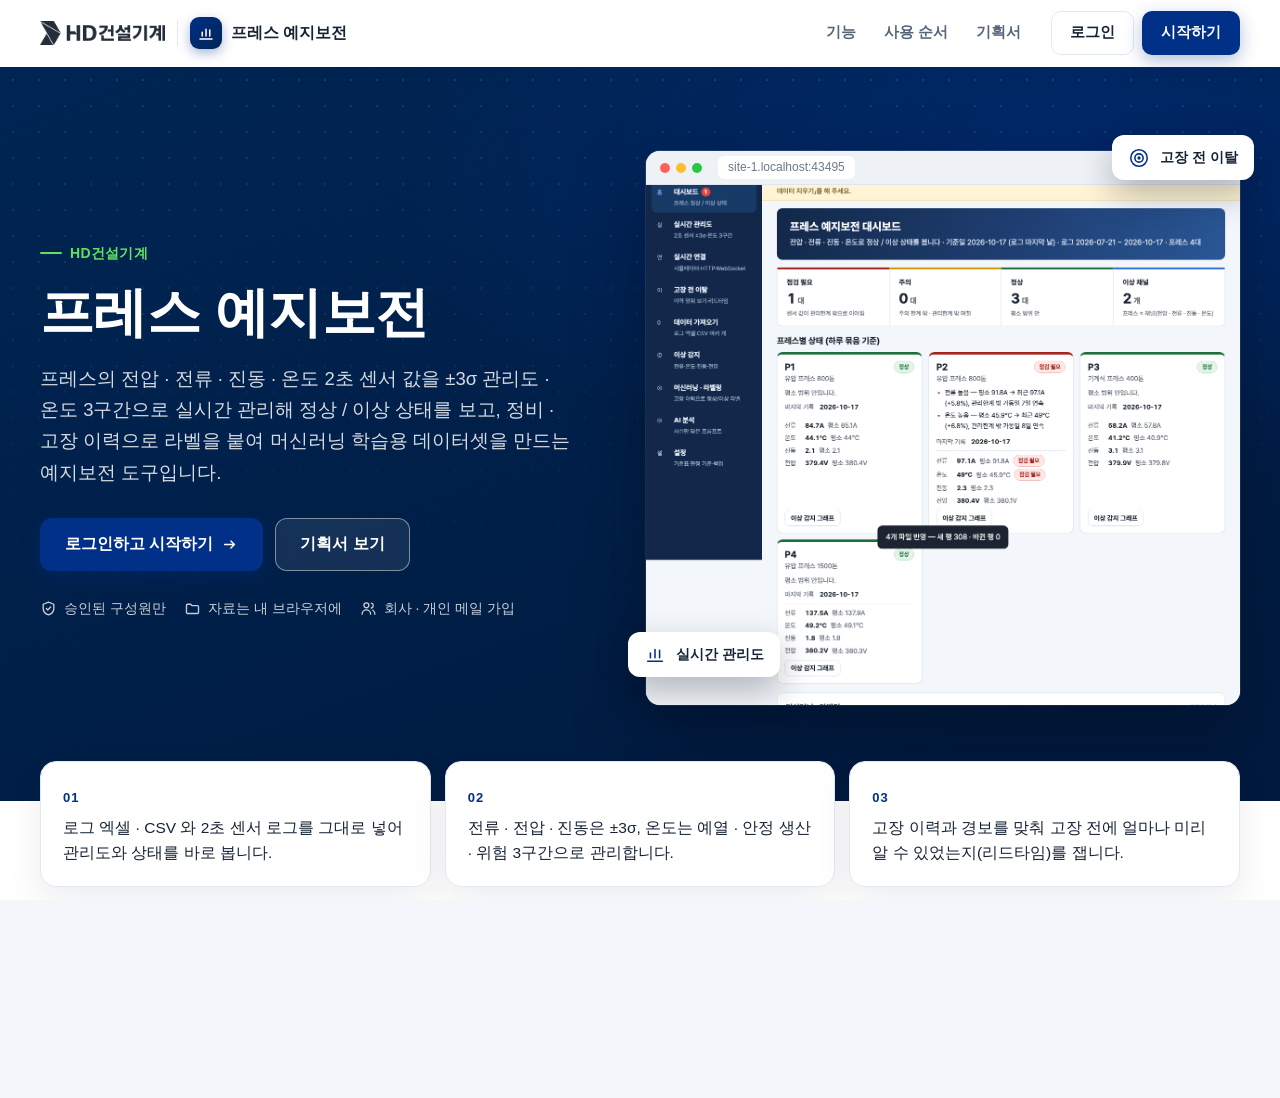
==== commit 694a2e80: "회사 로고 반영(로그인 전 머리글, 07 과 같은 CI) · 판 2026-11-11.1 Co-Authored-By: Claude Opus 5.5 <noreply@anthropic." ====
--- a/index.html
+++ b/index.html
@@ -7,12 +7,12 @@
   <meta name="description" content="프레스의 전압·전류·진동·온도 2초 센서 로그로 실시간 ±3σ 관리도·온도 3구간 관리선, 설비 실시간 연결(시뮬레이터·HTTP·WebSocket), 고장 전 이탈 리드타임, 통계 기준 이상 감지, 정비·고장 이력으로 정상/이상 라벨링과 학습용 데이터셋을 만드는 브라우저 도구">
   <meta name="robots" content="noindex">
   <!-- 모든 css·js 에 판 질의(?v=)를 붙여, 배포 뒤 옛 파일과 새 파일이 섞여 돌지 않게 합니다(판을 올릴 때 한꺼번에 바꿈) -->
-  <link rel="stylesheet" href="css/style.css?v=2026-11-10.7">
+  <link rel="stylesheet" href="css/style.css?v=2026-11-11.1">
   <!-- auth-kit: 로그인 전에는 도구 화면을 감춘다(js/auth.js 가 판정 뒤 푼다) -->
   <script>document.documentElement.classList.add('auth-lock')</script>
-  <link rel="stylesheet" href="css/auth.css?v=2026-11-10.7">
+  <link rel="stylesheet" href="css/auth.css?v=2026-11-11.1">
   <!-- /auth-kit -->
-  <link rel="stylesheet" href="css/theme-hd.css?v=2026-11-10.7">
+  <link rel="stylesheet" href="css/theme-hd.css?v=2026-11-11.1">
   <!-- fresh-guard v3 (2026-10-21) — 배포 직후에도 강력 새로고침 없이 새 화면을 보이게 한다.
        GitHub Pages 는 HTML 을 max-age=600 으로 준다. 브라우저도, GitHub 앞단 캐시(Fastly)도 그동안 옛 HTML 을 줄 수 있다
        (Cloudflare 는 HTML 을 캐시하지 않는다 — cf-cache-status: DYNAMIC 실측).
@@ -54,24 +54,24 @@
   <div id="toast" class="toast" role="status" aria-live="polite" hidden></div>
 
   <!-- 로컬 파일(file://)로 열어도 돌도록 module 이 아닌 일반 스크립트로 불러옵니다 -->
-  <script src="vendor/xlsx.full.min.js?v=2026-11-10.7"></script>
-  <script src="js/logic.js?v=2026-11-10.7"></script>
-  <script src="js/spc.js?v=2026-11-10.7"></script>
-  <script src="js/pdm.js?v=2026-11-10.7"></script>
-  <script src="js/sample-data.js?v=2026-11-10.7"></script>
-  <script src="js/virtual-data.js?v=2026-11-10.7"></script>
-  <script src="js/label.js?v=2026-11-10.7"></script>
-  <script src="js/live.js?v=2026-11-10.7"></script>
-  <script src="js/store.js?v=2026-11-10.7"></script>
-  <script src="js/rawstore.js?v=2026-11-10.7"></script>
-  <script src="js/charts.js?v=2026-11-10.7"></script>
-  <script src="js/ai-endpoint.js?v=2026-11-10.7"></script>
-  <script src="js/ai-panel.js?v=2026-11-10.7"></script>
-  <script src="js/app.js?v=2026-11-10.7"></script>
+  <script src="vendor/xlsx.full.min.js?v=2026-11-11.1"></script>
+  <script src="js/logic.js?v=2026-11-11.1"></script>
+  <script src="js/spc.js?v=2026-11-11.1"></script>
+  <script src="js/pdm.js?v=2026-11-11.1"></script>
+  <script src="js/sample-data.js?v=2026-11-11.1"></script>
+  <script src="js/virtual-data.js?v=2026-11-11.1"></script>
+  <script src="js/label.js?v=2026-11-11.1"></script>
+  <script src="js/live.js?v=2026-11-11.1"></script>
+  <script src="js/store.js?v=2026-11-11.1"></script>
+  <script src="js/rawstore.js?v=2026-11-11.1"></script>
+  <script src="js/charts.js?v=2026-11-11.1"></script>
+  <script src="js/ai-endpoint.js?v=2026-11-11.1"></script>
+  <script src="js/ai-panel.js?v=2026-11-11.1"></script>
+  <script src="js/app.js?v=2026-11-11.1"></script>
   <!-- auth-kit: 로그인 · 사용 신청 · 승인(정본 data10-00/kit/auth) -->
-  <script src="vendor/supabase.js?v=2026-11-10.7"></script>
-  <script src="js/auth-config.js?v=2026-11-10.7"></script>
-  <script src="js/auth.js?v=2026-11-10.7"></script>
+  <script src="vendor/supabase.js?v=2026-11-11.1"></script>
+  <script src="js/auth-config.js?v=2026-11-11.1"></script>
+  <script src="js/auth.js?v=2026-11-11.1"></script>
   <!-- /auth-kit -->
 </body>
 </html>
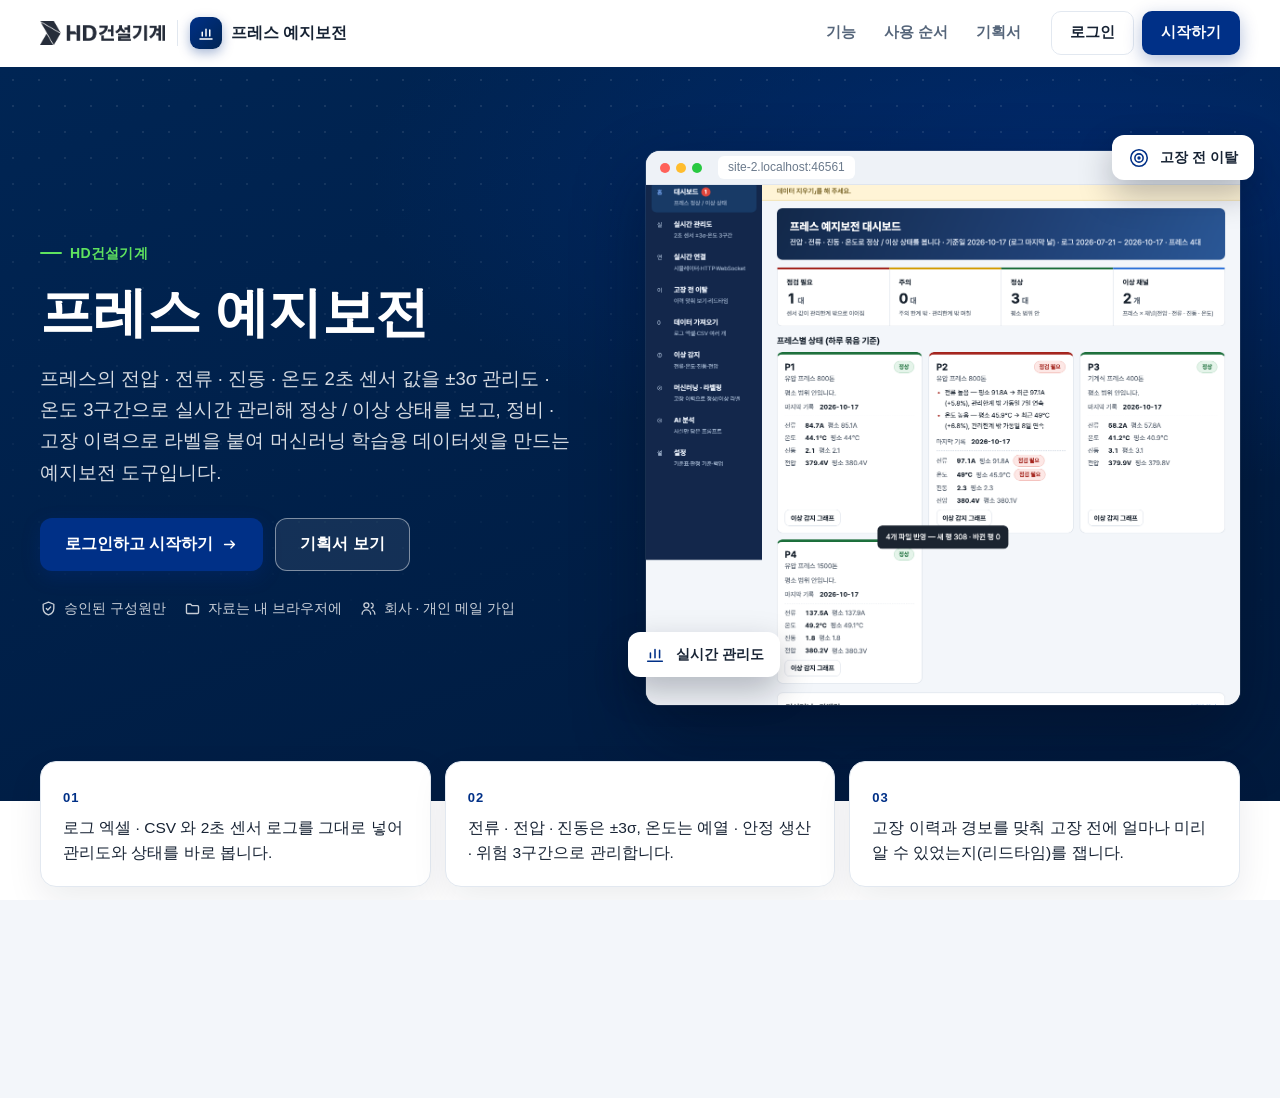
==== commit 3de6fcee: "개발 자료 전체 공개 — 개발일지 · 기획서 원문 · 시험 · SQL · 스크립트 · README (수강생 내려받기용) Co-Authored-By: Claude Fable 5.2 " ====
--- a/index.html
+++ b/index.html
@@ -7,12 +7,13 @@
   <meta name="description" content="프레스의 전압·전류·진동·온도 2초 센서 로그로 실시간 ±3σ 관리도·온도 3구간 관리선, 설비 실시간 연결(시뮬레이터·HTTP·WebSocket), 고장 전 이탈 리드타임, 통계 기준 이상 감지, 정비·고장 이력으로 정상/이상 라벨링과 학습용 데이터셋을 만드는 브라우저 도구">
   <meta name="robots" content="noindex">
   <!-- 모든 css·js 에 판 질의(?v=)를 붙여, 배포 뒤 옛 파일과 새 파일이 섞여 돌지 않게 합니다(판을 올릴 때 한꺼번에 바꿈) -->
-  <link rel="stylesheet" href="css/style.css?v=2026-11-11.1">
+  <link rel="stylesheet" href="css/style.css?v=2026-11-11.2">
   <!-- auth-kit: 로그인 전에는 도구 화면을 감춘다(js/auth.js 가 판정 뒤 푼다) -->
   <script>document.documentElement.classList.add('auth-lock')</script>
-  <link rel="stylesheet" href="css/auth.css?v=2026-11-11.1">
+  <link rel="stylesheet" href="css/auth.css?v=2026-11-11.2">
+  <link rel="stylesheet" href="css/board.css?v=2026-11-11.2">
   <!-- /auth-kit -->
-  <link rel="stylesheet" href="css/theme-hd.css?v=2026-11-11.1">
+  <link rel="stylesheet" href="css/theme-hd.css?v=2026-11-11.2">
   <!-- fresh-guard v3 (2026-10-21) — 배포 직후에도 강력 새로고침 없이 새 화면을 보이게 한다.
        GitHub Pages 는 HTML 을 max-age=600 으로 준다. 브라우저도, GitHub 앞단 캐시(Fastly)도 그동안 옛 HTML 을 줄 수 있다
        (Cloudflare 는 HTML 을 캐시하지 않는다 — cf-cache-status: DYNAMIC 실측).
@@ -54,24 +55,25 @@
   <div id="toast" class="toast" role="status" aria-live="polite" hidden></div>
 
   <!-- 로컬 파일(file://)로 열어도 돌도록 module 이 아닌 일반 스크립트로 불러옵니다 -->
-  <script src="vendor/xlsx.full.min.js?v=2026-11-11.1"></script>
-  <script src="js/logic.js?v=2026-11-11.1"></script>
-  <script src="js/spc.js?v=2026-11-11.1"></script>
-  <script src="js/pdm.js?v=2026-11-11.1"></script>
-  <script src="js/sample-data.js?v=2026-11-11.1"></script>
-  <script src="js/virtual-data.js?v=2026-11-11.1"></script>
-  <script src="js/label.js?v=2026-11-11.1"></script>
-  <script src="js/live.js?v=2026-11-11.1"></script>
-  <script src="js/store.js?v=2026-11-11.1"></script>
-  <script src="js/rawstore.js?v=2026-11-11.1"></script>
-  <script src="js/charts.js?v=2026-11-11.1"></script>
-  <script src="js/ai-endpoint.js?v=2026-11-11.1"></script>
-  <script src="js/ai-panel.js?v=2026-11-11.1"></script>
-  <script src="js/app.js?v=2026-11-11.1"></script>
+  <script src="vendor/xlsx.full.min.js?v=2026-11-11.2"></script>
+  <script src="js/logic.js?v=2026-11-11.2"></script>
+  <script src="js/spc.js?v=2026-11-11.2"></script>
+  <script src="js/pdm.js?v=2026-11-11.2"></script>
+  <script src="js/sample-data.js?v=2026-11-11.2"></script>
+  <script src="js/virtual-data.js?v=2026-11-11.2"></script>
+  <script src="js/label.js?v=2026-11-11.2"></script>
+  <script src="js/live.js?v=2026-11-11.2"></script>
+  <script src="js/store.js?v=2026-11-11.2"></script>
+  <script src="js/rawstore.js?v=2026-11-11.2"></script>
+  <script src="js/charts.js?v=2026-11-11.2"></script>
+  <script src="js/ai-endpoint.js?v=2026-11-11.2"></script>
+  <script src="js/ai-panel.js?v=2026-11-11.2"></script>
+  <script src="js/app.js?v=2026-11-11.2"></script>
   <!-- auth-kit: 로그인 · 사용 신청 · 승인(정본 data10-00/kit/auth) -->
-  <script src="vendor/supabase.js?v=2026-11-11.1"></script>
-  <script src="js/auth-config.js?v=2026-11-11.1"></script>
-  <script src="js/auth.js?v=2026-11-11.1"></script>
+  <script src="vendor/supabase.js?v=2026-11-11.2"></script>
+  <script src="js/auth-config.js?v=2026-11-11.2"></script>
+  <script src="js/board.js?v=2026-11-11.2"></script>
+  <script src="js/auth.js?v=2026-11-11.2"></script>
   <!-- /auth-kit -->
 </body>
 </html>
--- a/css/board.css
+++ b/css/board.css
@@ -0,0 +1,38 @@
+/* data10 게시판 · 새 글 알림 — 정본: data10-00/kit/auth/css/board.css */
+.kit-ext-n { display: inline-grid; place-items: center; min-width: 18px; height: 18px; padding: 0 5px; margin-left: 6px; border-radius: 9px; background: #d92d20; color: #fff; font-size: 11.5px; font-weight: 800; line-height: 1; }
+.kit-ext-n[hidden] { display: none; }
+.kit-nav .kit-ext-n { margin-left: auto; }
+.kb-tools { display: flex; flex-wrap: wrap; gap: 8px; align-items: center; margin: 0 0 14px; }
+.kb-tools .kb-right { margin-left: auto; }
+.kb-danger { color: var(--ag-err); } .kb-danger:hover { border-color: var(--ag-err); }
+.kb-list { list-style: none; margin: 0; padding: 0; }
+.kb-list li + li { border-top: 1px solid #e8edf3; }
+.kb-list a { display: flex; flex-wrap: wrap; align-items: center; gap: 6px 10px; padding: 14px 10px; min-height: 48px; color: var(--ag-ink); text-decoration: none; border-radius: 10px; }
+.kb-list a:hover { background: #f4f7fb; }
+.kb-t { font-size: 16px; font-weight: 700; word-break: keep-all; overflow-wrap: anywhere; }
+.kb-m { margin-left: auto; font-size: 13.5px; color: var(--ag-sub); white-space: nowrap; }
+.kb-c { font-size: 12.5px; font-weight: 700; color: var(--ag-sub); }
+.kb-pin, .kb-new { display: inline-block; padding: 2px 8px; border-radius: 999px; font-size: 12px; font-weight: 800; white-space: nowrap; }
+.kb-pin { background: color-mix(in srgb, var(--ag-brand) 14%, #fff); color: var(--ag-brand-d); margin-right: 6px; }
+.kb-new { background: #fdecea; color: #b3261e; }
+.kb-empty, .kb-dim { color: var(--ag-sub); font-size: 15px; margin: 6px 0; }
+.kb-err { margin: 0 0 12px; padding: 10px 12px; border-radius: 10px; background: var(--ag-err-bg); color: var(--ag-err); font-size: 14.5px; }
+.kb-post h2 { font-size: 20px; line-height: 1.4; margin-bottom: 6px; word-break: keep-all; overflow-wrap: anywhere; }
+.kb-meta { margin: 0 0 12px; font-size: 13.5px; color: var(--ag-sub); }
+.kb-body { font-size: 15.5px; line-height: 1.75; word-break: keep-all; overflow-wrap: anywhere; }
+.kb-coms { list-style: none; margin: 0 0 16px; padding: 0; display: grid; gap: 12px; }
+.kb-coms li { padding: 12px 14px; border-radius: 12px; background: #f6f8fb; }
+.kb-coms .kb-meta { margin-bottom: 4px; }
+.kb-link { font: inherit; font-size: 13px; border: 0; background: none; color: var(--ag-sub); text-decoration: underline; cursor: pointer; padding: 0 4px; }
+.kb-form textarea, .kb-cform textarea, .kb-form select { font: inherit; font-size: 16px; font-weight: 400; padding: 10px 12px; border: 1px solid var(--ag-line); border-radius: 9px; background: #fff; color: var(--ag-ink); width: 100%; box-sizing: border-box; }
+.kb-form textarea, .kb-cform textarea { resize: vertical; line-height: 1.65; }
+.kb-form textarea:focus, .kb-cform textarea:focus, .kb-form select:focus { outline: 2px solid var(--ag-brand); outline-offset: 1px; border-color: var(--ag-brand); }
+.kb-form .kb-chk { display: flex; align-items: center; gap: 8px; font-weight: 600; }
+.kb-form .kb-chk input { width: 18px; height: 18px; padding: 0; }
+.kb code, .kb-form code { padding: 1px 6px; border-radius: 6px; background: #eef2f6; font-size: .92em; }
+.kb-toast { position: fixed; right: 18px; bottom: 18px; z-index: 9000; display: flex; align-items: center; gap: 12px; max-width: min(360px, calc(100vw - 36px)); padding: 13px 16px; border: 0; border-radius: 14px; background: var(--ag-navy, #172334); color: #fff; font: inherit; text-align: left; cursor: pointer; box-shadow: 0 14px 34px rgba(15, 30, 55, .28); }
+.kb-toast span { display: grid; gap: 2px; min-width: 0; }
+.kb-toast b { font-size: 14.5px; }
+.kb-toast small { font-size: 13.5px; opacity: .85; overflow: hidden; text-overflow: ellipsis; white-space: nowrap; }
+@media (max-width: 639px) { .kb-m { margin-left: 0; width: 100%; } }
+@media print { .kb-toast, .kb-tools { display: none !important; } }
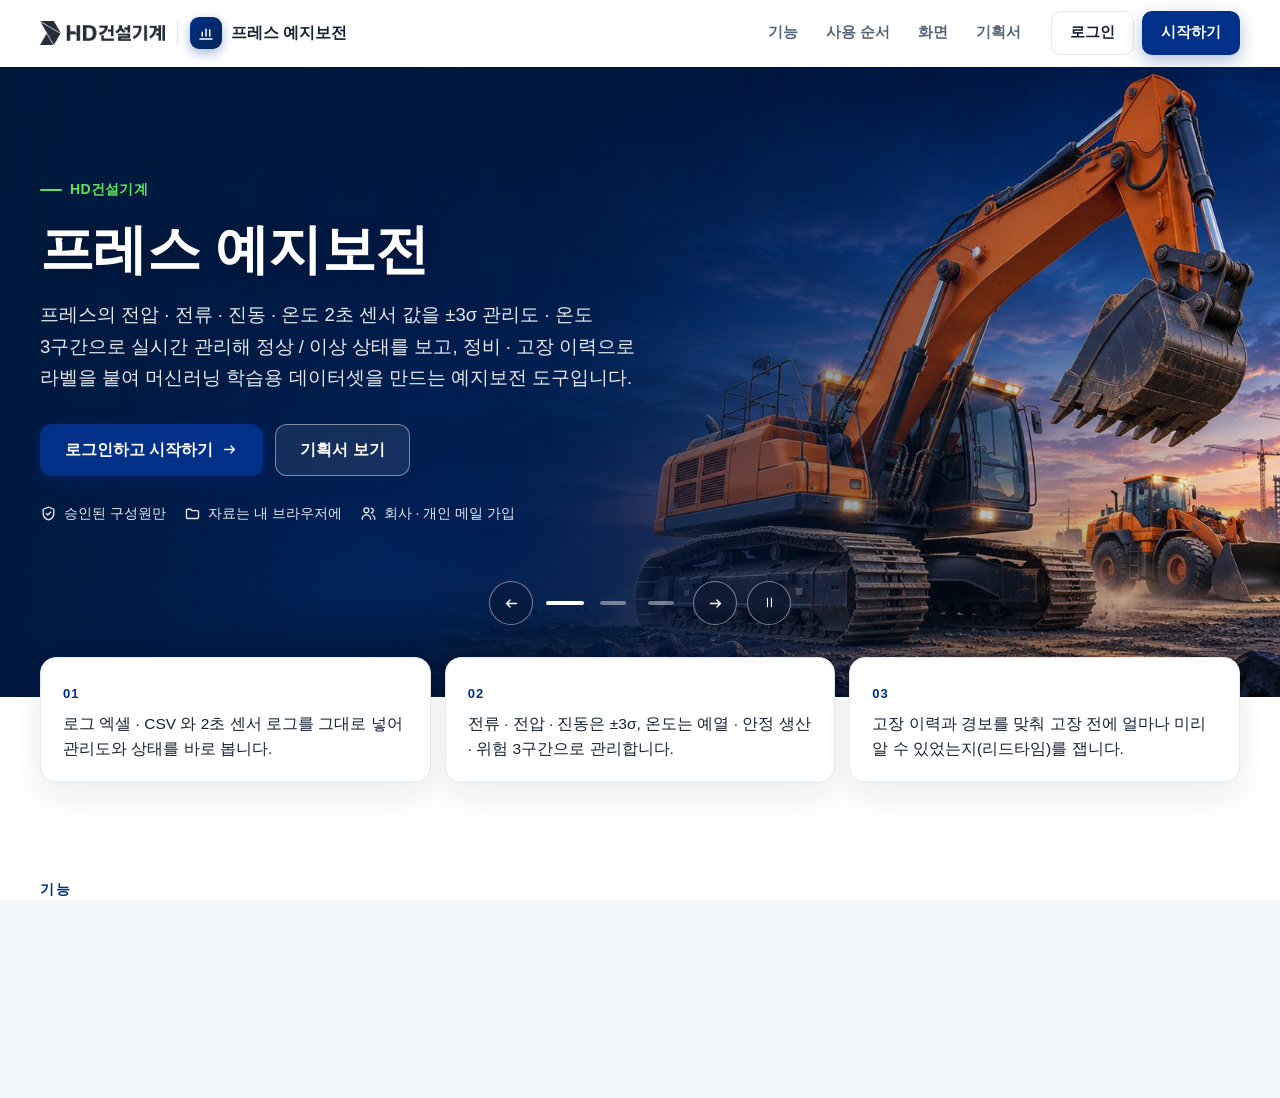
==== commit 5bdecb21: "개발 자료 전체 공개 — 개발일지 · 기획서 원문 · 시험 · SQL · 스크립트 · README (수강생 내려받기용) Co-Authored-By: Claude Fable 5.2 " ====
--- a/index.html
+++ b/index.html
@@ -7,13 +7,13 @@
   <meta name="description" content="프레스의 전압·전류·진동·온도 2초 센서 로그로 실시간 ±3σ 관리도·온도 3구간 관리선, 설비 실시간 연결(시뮬레이터·HTTP·WebSocket), 고장 전 이탈 리드타임, 통계 기준 이상 감지, 정비·고장 이력으로 정상/이상 라벨링과 학습용 데이터셋을 만드는 브라우저 도구">
   <meta name="robots" content="noindex">
   <!-- 모든 css·js 에 판 질의(?v=)를 붙여, 배포 뒤 옛 파일과 새 파일이 섞여 돌지 않게 합니다(판을 올릴 때 한꺼번에 바꿈) -->
-  <link rel="stylesheet" href="css/style.css?v=2026-11-11.2">
+  <link rel="stylesheet" href="css/style.css?v=2026-11-11.4">
   <!-- auth-kit: 로그인 전에는 도구 화면을 감춘다(js/auth.js 가 판정 뒤 푼다) -->
   <script>document.documentElement.classList.add('auth-lock')</script>
-  <link rel="stylesheet" href="css/auth.css?v=2026-11-11.2">
-  <link rel="stylesheet" href="css/board.css?v=2026-11-11.2">
+  <link rel="stylesheet" href="css/auth.css?v=2026-11-11.4">
+  <link rel="stylesheet" href="css/board.css?v=2026-11-11.4">
   <!-- /auth-kit -->
-  <link rel="stylesheet" href="css/theme-hd.css?v=2026-11-11.2">
+  <link rel="stylesheet" href="css/theme-hd.css?v=2026-11-11.4">
   <!-- fresh-guard v3 (2026-10-21) — 배포 직후에도 강력 새로고침 없이 새 화면을 보이게 한다.
        GitHub Pages 는 HTML 을 max-age=600 으로 준다. 브라우저도, GitHub 앞단 캐시(Fastly)도 그동안 옛 HTML 을 줄 수 있다
        (Cloudflare 는 HTML 을 캐시하지 않는다 — cf-cache-status: DYNAMIC 실측).
@@ -55,25 +55,25 @@
   <div id="toast" class="toast" role="status" aria-live="polite" hidden></div>
 
   <!-- 로컬 파일(file://)로 열어도 돌도록 module 이 아닌 일반 스크립트로 불러옵니다 -->
-  <script src="vendor/xlsx.full.min.js?v=2026-11-11.2"></script>
-  <script src="js/logic.js?v=2026-11-11.2"></script>
-  <script src="js/spc.js?v=2026-11-11.2"></script>
-  <script src="js/pdm.js?v=2026-11-11.2"></script>
-  <script src="js/sample-data.js?v=2026-11-11.2"></script>
-  <script src="js/virtual-data.js?v=2026-11-11.2"></script>
-  <script src="js/label.js?v=2026-11-11.2"></script>
-  <script src="js/live.js?v=2026-11-11.2"></script>
-  <script src="js/store.js?v=2026-11-11.2"></script>
-  <script src="js/rawstore.js?v=2026-11-11.2"></script>
-  <script src="js/charts.js?v=2026-11-11.2"></script>
-  <script src="js/ai-endpoint.js?v=2026-11-11.2"></script>
-  <script src="js/ai-panel.js?v=2026-11-11.2"></script>
-  <script src="js/app.js?v=2026-11-11.2"></script>
+  <script src="vendor/xlsx.full.min.js?v=2026-11-11.4"></script>
+  <script src="js/logic.js?v=2026-11-11.4"></script>
+  <script src="js/spc.js?v=2026-11-11.4"></script>
+  <script src="js/pdm.js?v=2026-11-11.4"></script>
+  <script src="js/sample-data.js?v=2026-11-11.4"></script>
+  <script src="js/virtual-data.js?v=2026-11-11.4"></script>
+  <script src="js/label.js?v=2026-11-11.4"></script>
+  <script src="js/live.js?v=2026-11-11.4"></script>
+  <script src="js/store.js?v=2026-11-11.4"></script>
+  <script src="js/rawstore.js?v=2026-11-11.4"></script>
+  <script src="js/charts.js?v=2026-11-11.4"></script>
+  <script src="js/ai-endpoint.js?v=2026-11-11.4"></script>
+  <script src="js/ai-panel.js?v=2026-11-11.4"></script>
+  <script src="js/app.js?v=2026-11-11.4"></script>
   <!-- auth-kit: 로그인 · 사용 신청 · 승인(정본 data10-00/kit/auth) -->
-  <script src="vendor/supabase.js?v=2026-11-11.2"></script>
-  <script src="js/auth-config.js?v=2026-11-11.2"></script>
-  <script src="js/board.js?v=2026-11-11.2"></script>
-  <script src="js/auth.js?v=2026-11-11.2"></script>
+  <script src="vendor/supabase.js?v=2026-11-11.4"></script>
+  <script src="js/auth-config.js?v=2026-11-11.4"></script>
+  <script src="js/board.js?v=2026-11-11.4"></script>
+  <script src="js/auth.js?v=2026-11-11.4"></script>
   <!-- /auth-kit -->
 </body>
 </html>
--- a/css/auth.css
+++ b/css/auth.css
@@ -504,3 +504,44 @@
 .kp-members tr.is-pending td { background: color-mix(in srgb, var(--ag-warn-bg) 55%, #fff); }
 .kp-chg { display: inline-block; margin: 0 10px 4px 0; font-size: 13.5px; }
 @media print { .kit-shell .side, .kit-shell .sidebar, .kit-shell .topbar, .kp-toc, .kit-nav { display: none !important; } .kp-card { break-inside: avoid; border-color: #ccc; } }
+
+/* ───────── 첫 화면: 사진 슬라이드(hero_mode = slide) ───────── */
+.hp-hero-wrap { display: contents; }
+.hp-slide { background: var(--ag-navy-2); }
+.hp-slide::after { display: none; }
+.hp-sl-track { position: absolute; inset: 0; display: flex; transition: transform .9s cubic-bezier(.22, .7, .2, 1); will-change: transform; }
+.hp-sl { flex: 0 0 100%; background: center / cover no-repeat; }
+.hp-slide::before { content: ''; position: absolute; inset: 0; z-index: 1; pointer-events: none;
+  background: linear-gradient(95deg, color-mix(in srgb, var(--ag-navy-2) 92%, transparent) 0%, color-mix(in srgb, var(--ag-navy-2) 74%, transparent) 42%, color-mix(in srgb, var(--ag-navy-2) 22%, transparent) 78%, transparent 100%),
+              linear-gradient(0deg, rgba(0, 0, 0, .34) 0%, transparent 34%); }
+.hp-slide .hp-slide-in { z-index: 2; grid-template-columns: minmax(0, 1fr); min-height: clamp(480px, 70vh, 740px); padding-bottom: 150px; }
+.hp-slide .hp-hero-copy { max-width: 720px; }
+.hp-slide h1 { color: #fff; text-shadow: 0 2px 18px rgba(0, 0, 0, .28); }
+.hp-slide .hp-lead, .hp-slide .hp-trust-chips li { color: rgba(255, 255, 255, .9); }
+.hp-sl-ctl { position: absolute; z-index: 3; left: 0; right: 0; bottom: 72px; display: flex; align-items: center; justify-content: center; gap: 10px; }
+.hp-sl-btn { width: 44px; height: 44px; display: inline-grid; place-items: center; border-radius: 50%; border: 1px solid rgba(255, 255, 255, .45); background: rgba(10, 20, 40, .38); color: #fff; cursor: pointer; font: inherit; font-size: 13px; backdrop-filter: blur(6px); }
+.hp-sl-btn:hover { background: rgba(10, 20, 40, .6); border-color: #fff; }
+.hp-sl-btn:focus-visible, .hp-sl-dots button:focus-visible { outline: 2px solid #fff; outline-offset: 2px; }
+.hp-flip { transform: scaleX(-1); }
+.hp-sl-dots { display: flex; align-items: center; gap: 4px; }
+.hp-sl-dots button { width: 44px; height: 44px; padding: 0; border: 0; background: none; cursor: pointer; display: grid; place-items: center; }
+.hp-sl-dots button::before { content: ''; width: 26px; height: 4px; border-radius: 4px; background: rgba(255, 255, 255, .42); transition: background .2s, width .2s; }
+.hp-sl-dots button[aria-current="true"]::before { background: #fff; width: 38px; }
+.hp-sl-cap { position: absolute; z-index: 3; right: var(--hp-pad, 20px); bottom: 82px; margin: 0; font-size: 13px; color: rgba(255, 255, 255, .8); max-width: 34ch; text-align: right; }
+.hp-sl-cap:empty { display: none; }
+.ag-light .hp-slide h1 { color: #fff; }
+.ag-light .hp-slide .hp-lead, .ag-light .hp-slide .hp-trust-chips li { color: rgba(255, 255, 255, .9); }
+@media (max-width: 899px) { .hp-sl-cap { display: none; } .hp-slide .hp-slide-in { min-height: 0; padding-bottom: 140px; } }
+@media (prefers-reduced-motion: reduce) { .hp-sl-track { transition: none; } }
+/* 관리자 「첫 화면」 */
+.ks-opts { display: grid; grid-template-columns: minmax(0, 1fr); gap: 12px; }
+@media (min-width: 900px) { .ks-opts { grid-template-columns: repeat(2, minmax(0, 1fr)); } }
+.ag-form .ks-opt { display: flex; align-items: flex-start; gap: 12px; padding: 16px; border: 1.5px solid var(--ag-line); border-radius: 12px; cursor: pointer; font-weight: 400; }
+.ks-opt:has(input:checked) { border-color: var(--ag-brand); background: color-mix(in srgb, var(--ag-brand) 6%, #fff); }
+.ks-opt.is-off { opacity: .6; cursor: not-allowed; }
+.ag-form .ks-opt input { width: 20px; height: 20px; padding: 0; margin-top: 2px; flex: none; }
+.ks-opt span { display: grid; gap: 4px; } .ks-opt b { font-size: 16px; color: var(--ag-ink); } .ks-opt small { font-size: 14px; line-height: 1.6; color: var(--ag-sub); }
+.ks-thumbs { list-style: none; margin: 0 0 12px; padding: 0; display: grid; grid-template-columns: repeat(auto-fill, minmax(200px, 1fr)); gap: 12px; }
+.ks-thumbs li { display: grid; gap: 6px; font-size: 13px; color: var(--ag-sub); }
+.ks-thumbs img { width: 100%; aspect-ratio: 16 / 7.5; object-fit: cover; border-radius: 10px; border: 1px solid #e2e8f0; display: block; }
+.kp code { padding: 1px 6px; border-radius: 6px; background: #eef2f6; font-size: .92em; }
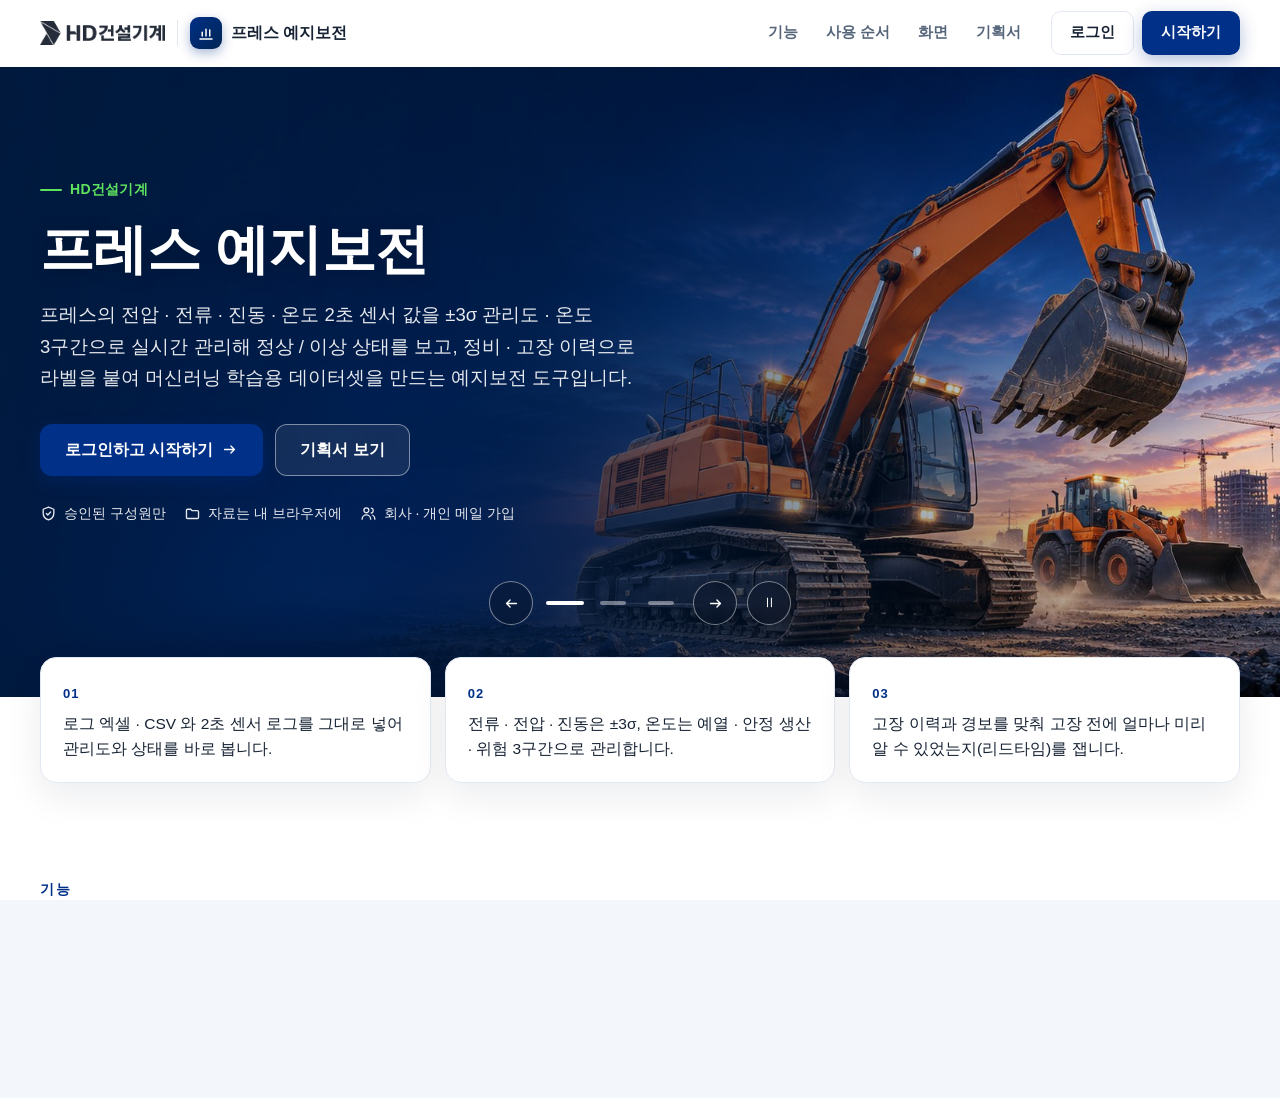
==== commit 73988fde: "개발 자료 전체 공개 — 개발일지 · 기획서 원문 · 시험 · SQL · 스크립트 · README (수강생 내려받기용) Co-Authored-By: Claude Fable 5.2 " ====
--- a/index.html
+++ b/index.html
@@ -7,13 +7,13 @@
   <meta name="description" content="프레스의 전압·전류·진동·온도 2초 센서 로그로 실시간 ±3σ 관리도·온도 3구간 관리선, 설비 실시간 연결(시뮬레이터·HTTP·WebSocket), 고장 전 이탈 리드타임, 통계 기준 이상 감지, 정비·고장 이력으로 정상/이상 라벨링과 학습용 데이터셋을 만드는 브라우저 도구">
   <meta name="robots" content="noindex">
   <!-- 모든 css·js 에 판 질의(?v=)를 붙여, 배포 뒤 옛 파일과 새 파일이 섞여 돌지 않게 합니다(판을 올릴 때 한꺼번에 바꿈) -->
-  <link rel="stylesheet" href="css/style.css?v=2026-11-11.4">
+  <link rel="stylesheet" href="css/style.css?v=2026-11-11.5">
   <!-- auth-kit: 로그인 전에는 도구 화면을 감춘다(js/auth.js 가 판정 뒤 푼다) -->
   <script>document.documentElement.classList.add('auth-lock')</script>
-  <link rel="stylesheet" href="css/auth.css?v=2026-11-11.4">
-  <link rel="stylesheet" href="css/board.css?v=2026-11-11.4">
+  <link rel="stylesheet" href="css/auth.css?v=2026-11-11.5">
+  <link rel="stylesheet" href="css/board.css?v=2026-11-11.5">
   <!-- /auth-kit -->
-  <link rel="stylesheet" href="css/theme-hd.css?v=2026-11-11.4">
+  <link rel="stylesheet" href="css/theme-hd.css?v=2026-11-11.5">
   <!-- fresh-guard v3 (2026-10-21) — 배포 직후에도 강력 새로고침 없이 새 화면을 보이게 한다.
        GitHub Pages 는 HTML 을 max-age=600 으로 준다. 브라우저도, GitHub 앞단 캐시(Fastly)도 그동안 옛 HTML 을 줄 수 있다
        (Cloudflare 는 HTML 을 캐시하지 않는다 — cf-cache-status: DYNAMIC 실측).
@@ -55,25 +55,25 @@
   <div id="toast" class="toast" role="status" aria-live="polite" hidden></div>
 
   <!-- 로컬 파일(file://)로 열어도 돌도록 module 이 아닌 일반 스크립트로 불러옵니다 -->
-  <script src="vendor/xlsx.full.min.js?v=2026-11-11.4"></script>
-  <script src="js/logic.js?v=2026-11-11.4"></script>
-  <script src="js/spc.js?v=2026-11-11.4"></script>
-  <script src="js/pdm.js?v=2026-11-11.4"></script>
-  <script src="js/sample-data.js?v=2026-11-11.4"></script>
-  <script src="js/virtual-data.js?v=2026-11-11.4"></script>
-  <script src="js/label.js?v=2026-11-11.4"></script>
-  <script src="js/live.js?v=2026-11-11.4"></script>
-  <script src="js/store.js?v=2026-11-11.4"></script>
-  <script src="js/rawstore.js?v=2026-11-11.4"></script>
-  <script src="js/charts.js?v=2026-11-11.4"></script>
-  <script src="js/ai-endpoint.js?v=2026-11-11.4"></script>
-  <script src="js/ai-panel.js?v=2026-11-11.4"></script>
-  <script src="js/app.js?v=2026-11-11.4"></script>
+  <script src="vendor/xlsx.full.min.js?v=2026-11-11.5"></script>
+  <script src="js/logic.js?v=2026-11-11.5"></script>
+  <script src="js/spc.js?v=2026-11-11.5"></script>
+  <script src="js/pdm.js?v=2026-11-11.5"></script>
+  <script src="js/sample-data.js?v=2026-11-11.5"></script>
+  <script src="js/virtual-data.js?v=2026-11-11.5"></script>
+  <script src="js/label.js?v=2026-11-11.5"></script>
+  <script src="js/live.js?v=2026-11-11.5"></script>
+  <script src="js/store.js?v=2026-11-11.5"></script>
+  <script src="js/rawstore.js?v=2026-11-11.5"></script>
+  <script src="js/charts.js?v=2026-11-11.5"></script>
+  <script src="js/ai-endpoint.js?v=2026-11-11.5"></script>
+  <script src="js/ai-panel.js?v=2026-11-11.5"></script>
+  <script src="js/app.js?v=2026-11-11.5"></script>
   <!-- auth-kit: 로그인 · 사용 신청 · 승인(정본 data10-00/kit/auth) -->
-  <script src="vendor/supabase.js?v=2026-11-11.4"></script>
-  <script src="js/auth-config.js?v=2026-11-11.4"></script>
-  <script src="js/board.js?v=2026-11-11.4"></script>
-  <script src="js/auth.js?v=2026-11-11.4"></script>
+  <script src="vendor/supabase.js?v=2026-11-11.5"></script>
+  <script src="js/auth-config.js?v=2026-11-11.5"></script>
+  <script src="js/board.js?v=2026-11-11.5"></script>
+  <script src="js/auth.js?v=2026-11-11.5"></script>
   <!-- /auth-kit -->
 </body>
 </html>
--- a/css/auth.css
+++ b/css/auth.css
@@ -510,7 +510,7 @@
 .hp-slide { background: var(--ag-navy-2); }
 .hp-slide::after { display: none; }
 .hp-sl-track { position: absolute; inset: 0; display: flex; transition: transform .9s cubic-bezier(.22, .7, .2, 1); will-change: transform; }
-.hp-sl { flex: 0 0 100%; background: center / cover no-repeat; }
+.hp-sl { flex: 0 0 100%; background: 78% center / cover no-repeat; }   /* 왼쪽에 제목이 놓이므로 사진의 오른쪽(주제)을 살린다 */
 .hp-slide::before { content: ''; position: absolute; inset: 0; z-index: 1; pointer-events: none;
   background: linear-gradient(95deg, color-mix(in srgb, var(--ag-navy-2) 92%, transparent) 0%, color-mix(in srgb, var(--ag-navy-2) 74%, transparent) 42%, color-mix(in srgb, var(--ag-navy-2) 22%, transparent) 78%, transparent 100%),
               linear-gradient(0deg, rgba(0, 0, 0, .34) 0%, transparent 34%); }
@@ -545,3 +545,14 @@
 .ks-thumbs li { display: grid; gap: 6px; font-size: 13px; color: var(--ag-sub); }
 .ks-thumbs img { width: 100%; aspect-ratio: 16 / 7.5; object-fit: cover; border-radius: 10px; border: 1px solid #e2e8f0; display: block; }
 .kp code { padding: 1px 6px; border-radius: 6px; background: #eef2f6; font-size: .92em; }
+
+/* 밝은 사진(slides[].tone = light): 왼쪽을 흰 면으로 받치고 글자를 어둡게 */
+.hp-slide::before, .hp-slide h1, .hp-slide .hp-lead, .hp-slide .hp-trust-chips li, .hp-slide .hp-eyebrow { transition: color .5s, background .5s, opacity .5s; }
+.hp-slide.hp-sl-light::before { background: linear-gradient(95deg, rgba(255, 255, 255, .9) 0%, rgba(255, 255, 255, .72) 40%, rgba(255, 255, 255, .12) 72%, transparent 100%); }
+.hp-slide.hp-sl-light h1 { color: var(--ag-navy); text-shadow: 0 1px 12px rgba(255, 255, 255, .7); }
+.hp-slide.hp-sl-light .hp-lead, .hp-slide.hp-sl-light .hp-trust-chips li { color: var(--ag-ink); }
+.hp-slide.hp-sl-light .hp-eyebrow { color: var(--ag-brand-d); }
+.hp-slide.hp-sl-light .hp-line { color: var(--ag-navy); border-color: color-mix(in srgb, var(--ag-navy) 45%, transparent); background: rgba(255, 255, 255, .55); }
+.hp-slide.hp-sl-light .hp-sl-cap { color: var(--ag-ink); }
+.hp-slide.hp-sl-light .hp-sl-dots button::before { background: color-mix(in srgb, var(--ag-navy) 35%, transparent); }
+.hp-slide.hp-sl-light .hp-sl-dots button[aria-current="true"]::before { background: var(--ag-navy); }
